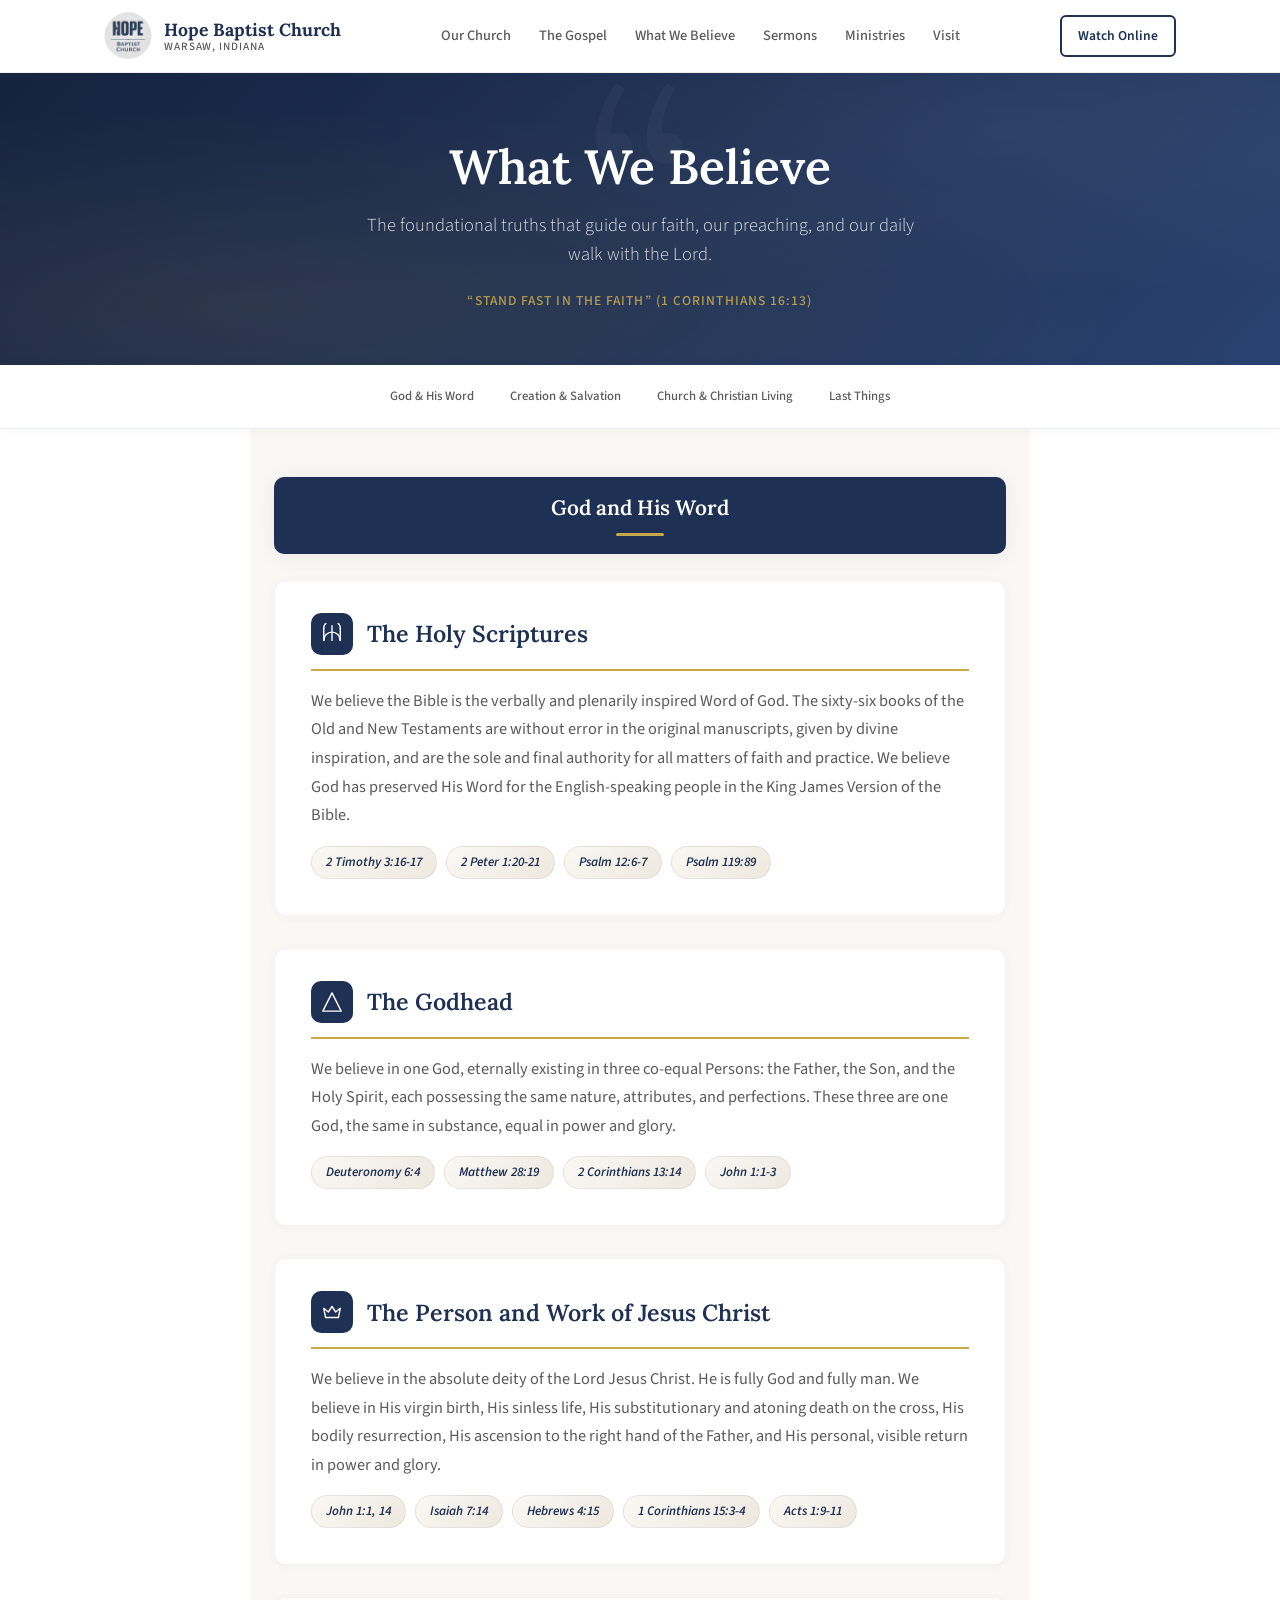
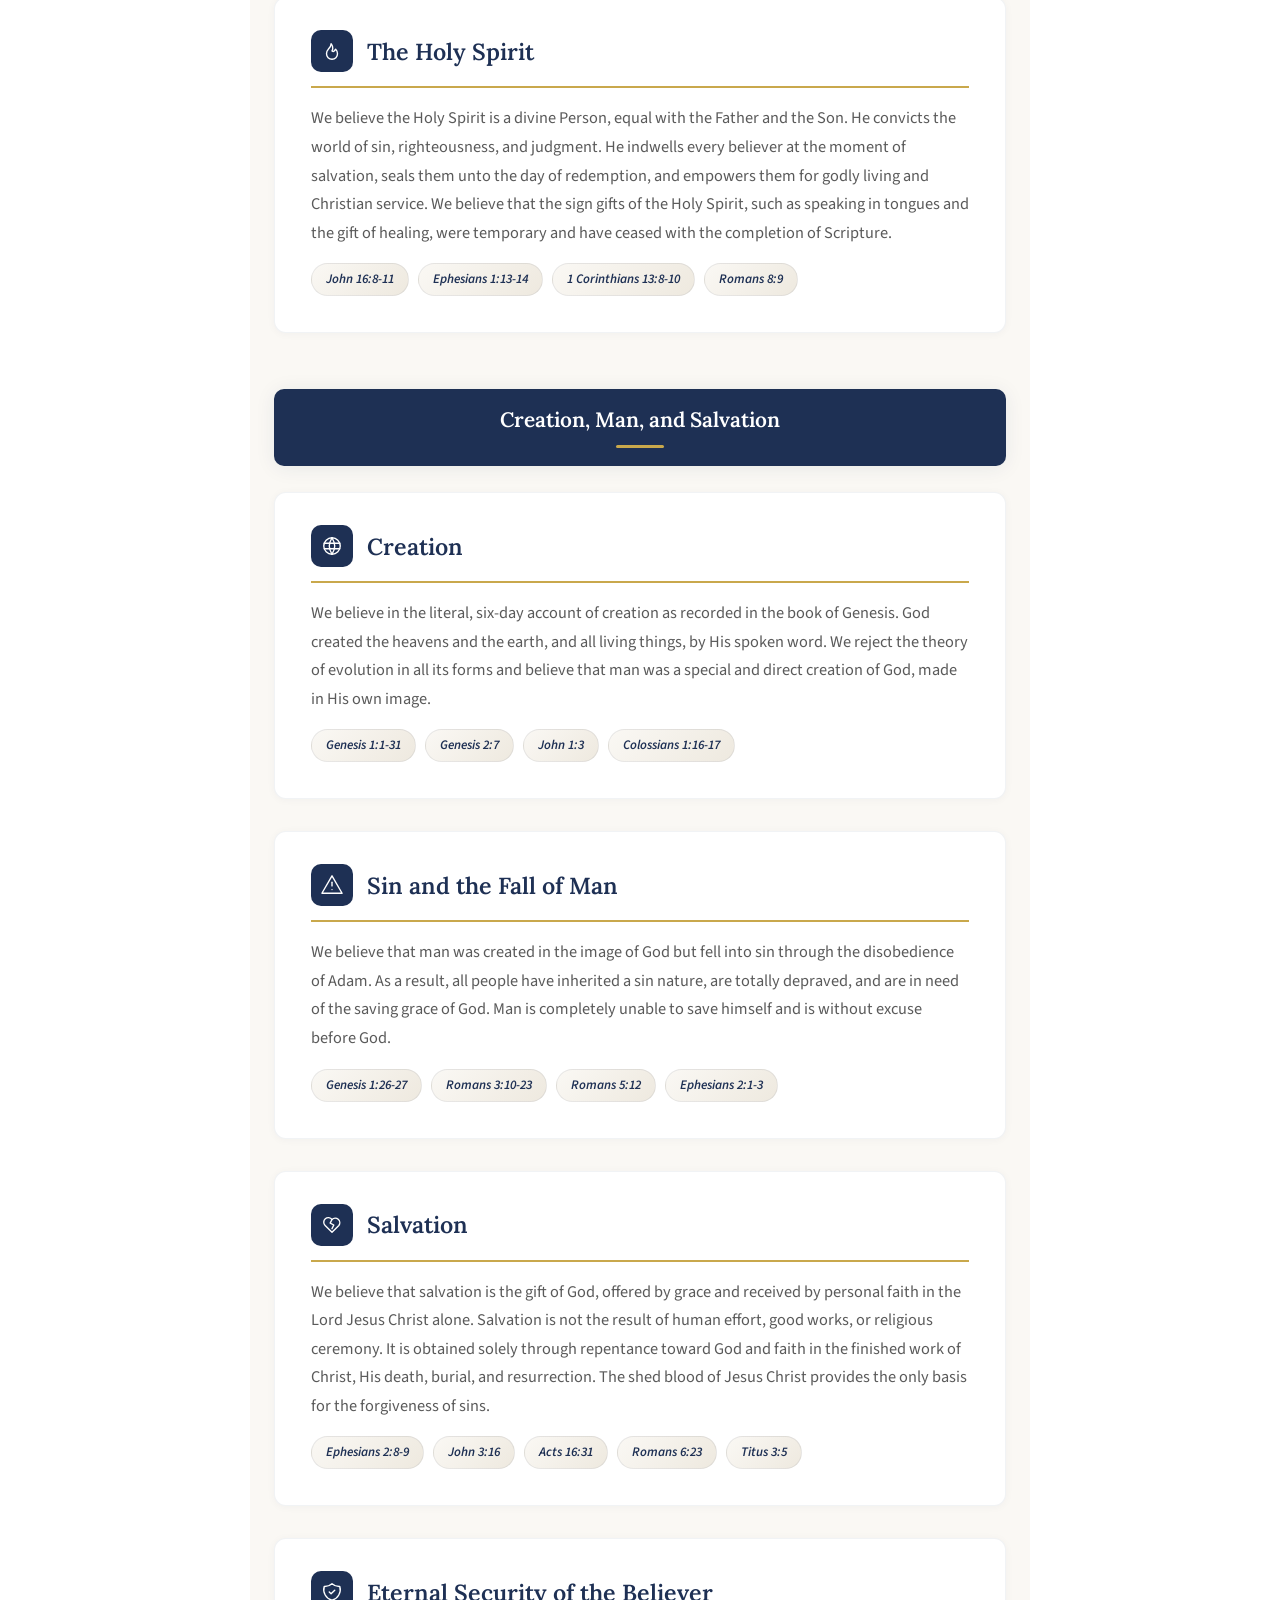
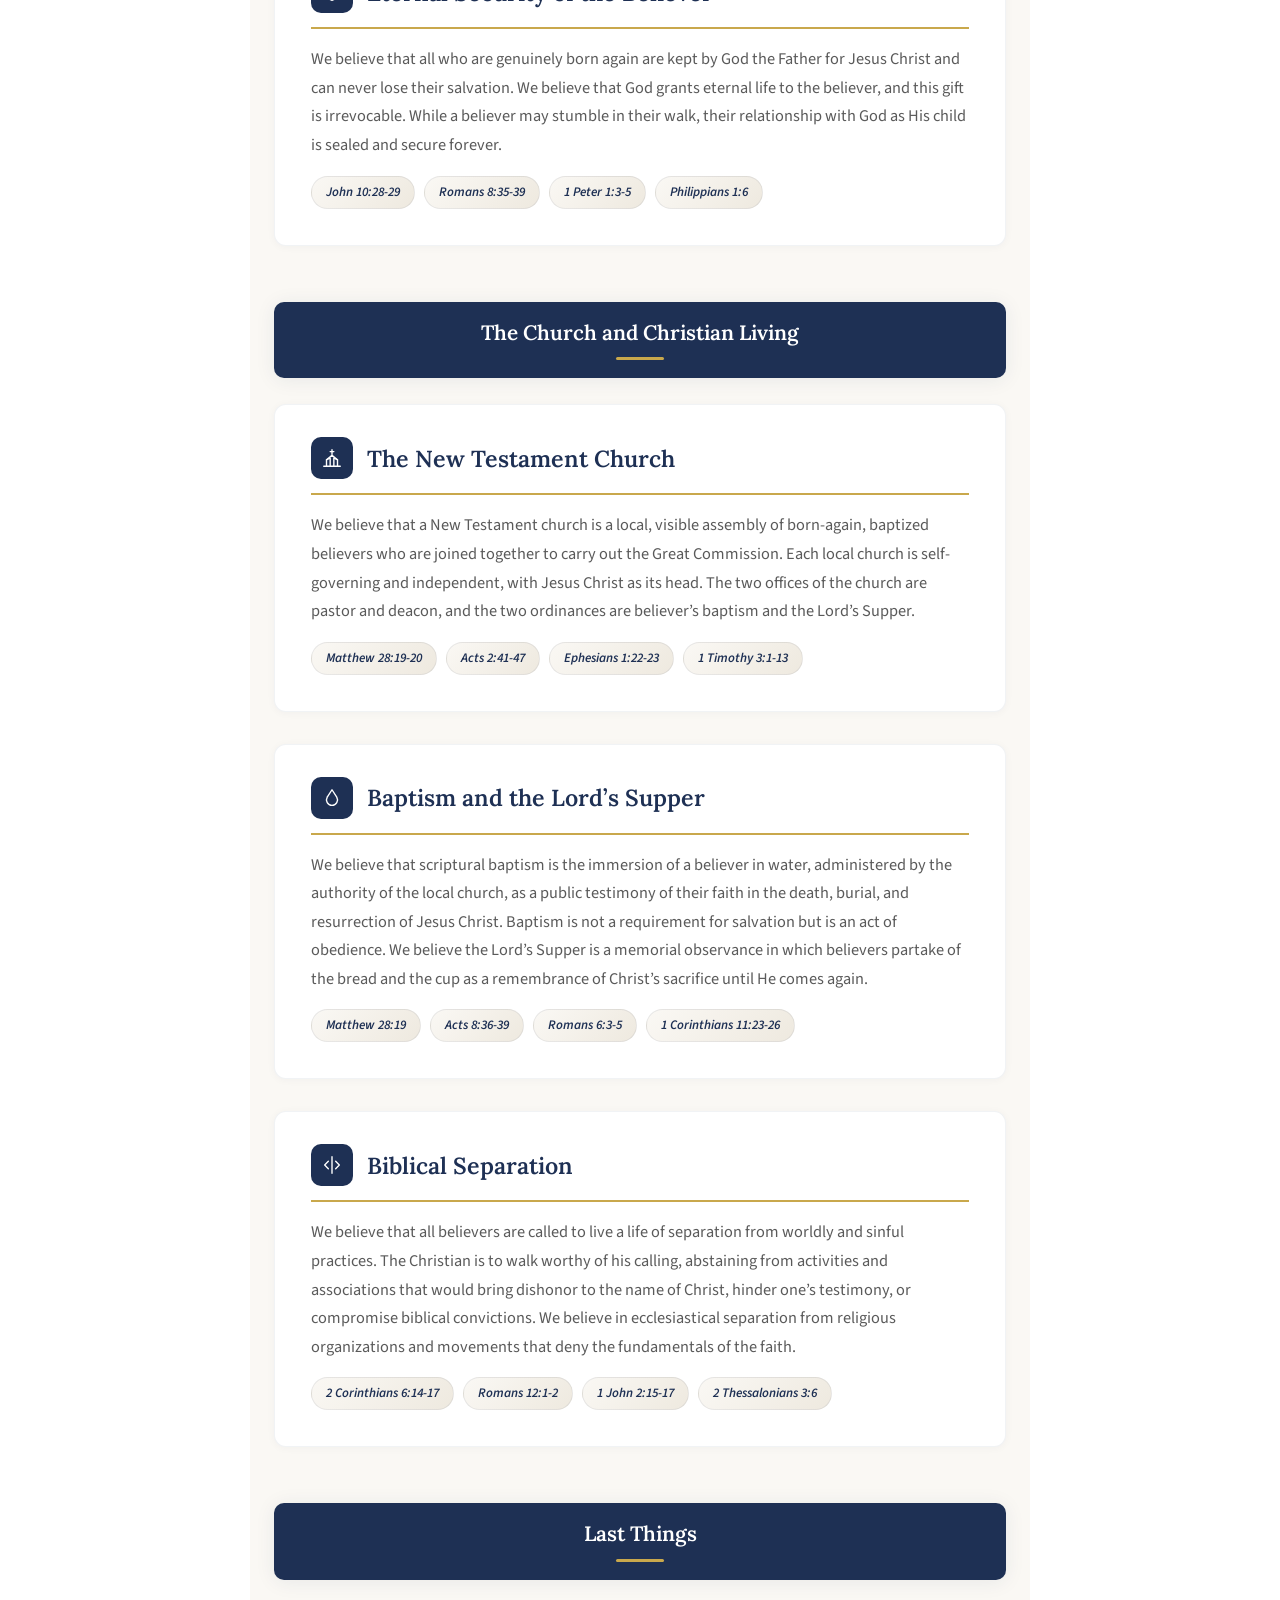
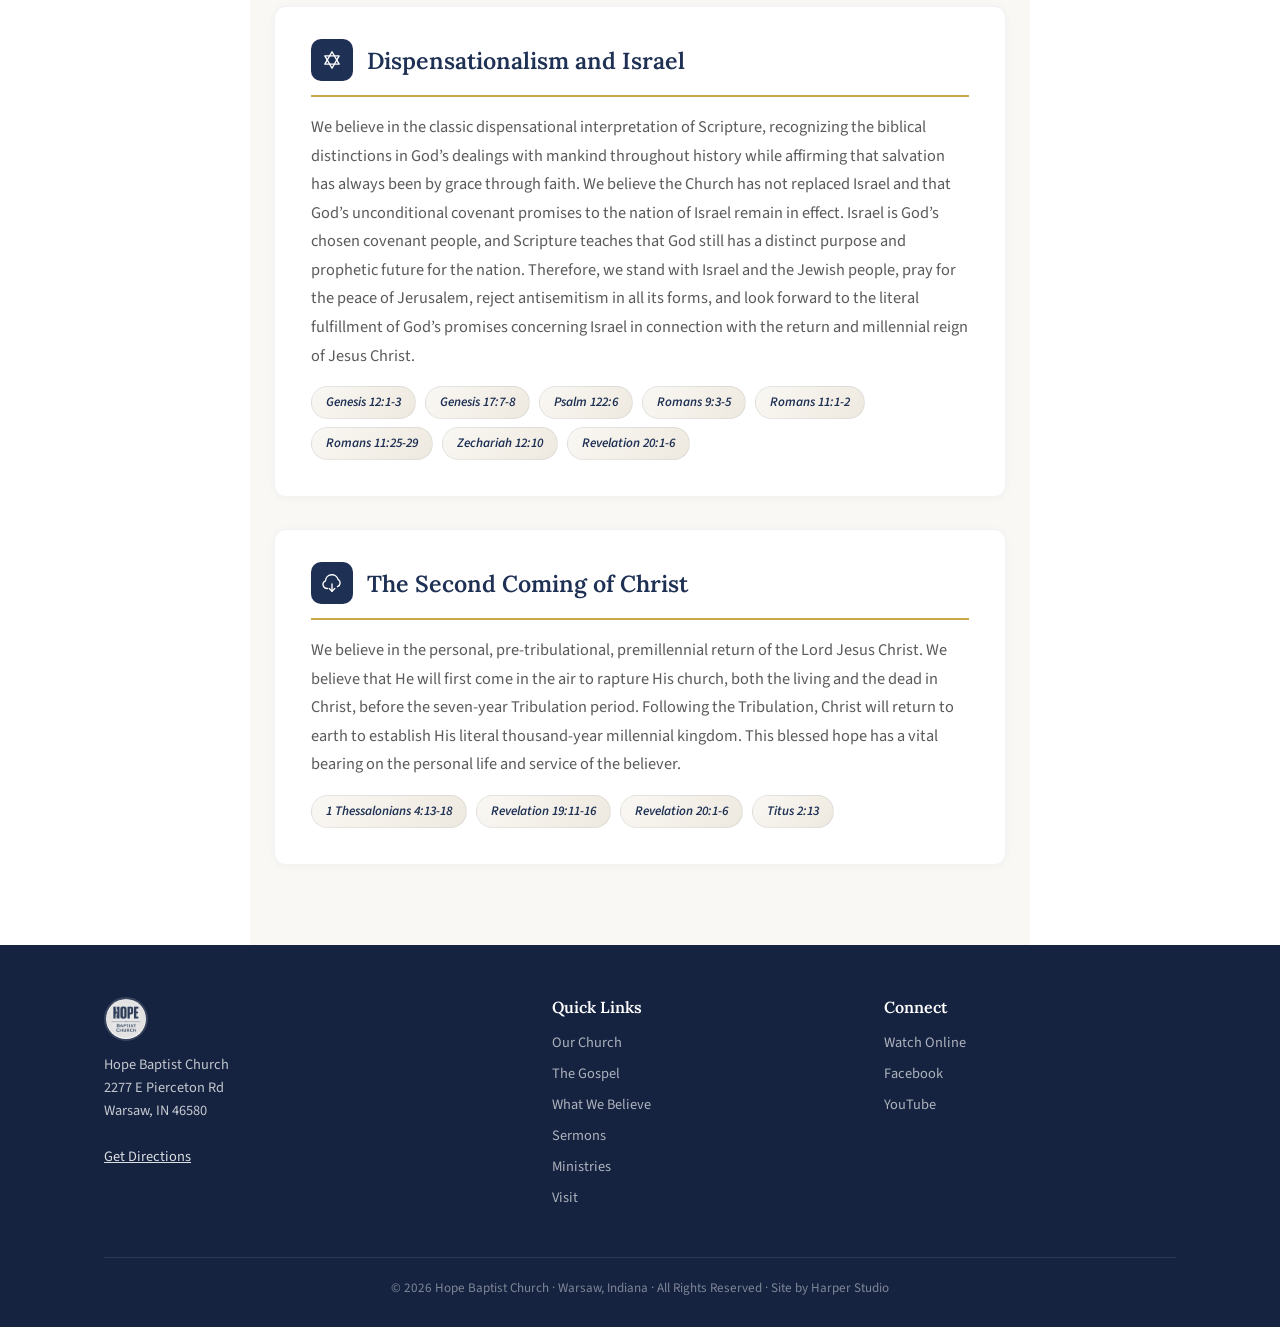
==== beliefs.html @ 23d98a8b "Point Watch Live at the on-site player and fix the Live Now heading The Live Now heading was set to " ====
<!DOCTYPE html>
<html lang="en">
<head>
<meta charset="UTF-8">
<meta name="viewport" content="width=device-width, initial-scale=1.0">
<meta name="color-scheme" content="light">
<meta name="supported-color-schemes" content="light">
<link rel="icon" href="favicon.ico?v=1" sizes="any">
<link rel="icon" type="image/png" href="img/favicon-32.png?v=1">
<link rel="apple-touch-icon" href="apple-touch-icon.png?v=1">
<title>What We Believe | Hope Baptist Church, Warsaw IN</title>
<meta name="description" content="The statement of faith of Hope Baptist Church in Warsaw, Indiana: what we believe about the Scriptures, the Godhead, salvation, the church, and more.">
<link rel="canonical" href="https://hopebaptistwarsaw.org/beliefs.html">
<meta name="geo.region" content="US-IN">
<meta name="geo.placename" content="Warsaw, Indiana">
<meta property="og:type" content="website">
<meta property="og:title" content="What We Believe | Hope Baptist Church, Warsaw IN">
<meta property="og:description" content="The statement of faith of Hope Baptist Church in Warsaw, Indiana: what we believe about the Scriptures, the Godhead, salvation, the church, and more.">
<meta property="og:url" content="https://hopebaptistwarsaw.org/beliefs.html">
<meta property="og:image" content="https://hopebaptistwarsaw.org/img/church-building.jpg">
<meta property="og:site_name" content="Hope Baptist Church">
<meta name="twitter:card" content="summary_large_image">
<link rel="preconnect" href="https://fonts.googleapis.com">
<link href="https://fonts.googleapis.com/css2?family=Lora:ital,wght@0,400;0,600;0,700;1,400&family=Source+Sans+3:wght@300;400;500;600;700&display=swap" rel="stylesheet">
<link rel="stylesheet" href="style.css?v=16">

<!-- Google tag (gtag.js) -->
<script async src="https://www.googletagmanager.com/gtag/js?id=G-4V3LJ5EJ5T"></script>
<script>
  window.dataLayer = window.dataLayer || [];
  function gtag(){dataLayer.push(arguments);}
  gtag('js', new Date());
  gtag('config', 'G-4V3LJ5EJ5T');
</script>
</head>
<body>
<a class="skip-link" href="#main">Skip to content</a>
<!-- ═══ HEADER ═══ -->
<header class="site-header" id="siteHeader">
  <div class="header-inner">
    <a href="index.html" class="header-logo">
      <img src="img/logo.jpg" width="400" height="400" alt="Hope Baptist Church Logo">
      <div class="header-logo-text">Hope Baptist Church<span>Warsaw, Indiana</span></div>
    </a>
    <nav class="main-nav">
      <a href="our-church.html">Our Church</a>
      <a href="gospel.html">The Gospel</a>
      <a href="beliefs.html" class="active">What We Believe</a>
      <a href="sermons.html">Sermons</a>
      <a href="ministries.html">Ministries</a>
      <a href="index.html#visit">Visit</a>
    </nav>
    <div class="header-ctas">
      <a href="#" class="btn btn-outline btn-sm watch-online">Watch Online</a>
    </div>
    <button class="mobile-toggle" onclick="openMobileNav()" aria-label="Open menu">
      <svg fill="none" stroke="currentColor" stroke-width="2" viewBox="0 0 24 24"><path d="M4 6h16M4 12h16M4 18h16"/></svg>
    </button>
  </div>
</header>

<main id="main">
<!-- mobile nav -->
<div class="mobile-nav" id="mobileNav">
  <button class="mobile-nav-close" onclick="closeMobileNav()" aria-label="Close menu">
    <svg fill="none" stroke="currentColor" stroke-width="2" viewBox="0 0 24 24"><path d="M6 6l12 12M6 18L18 6"/></svg>
  </button>
  <a href="our-church.html">Our Church</a>
  <a href="gospel.html">The Gospel</a>
  <a href="beliefs.html">What We Believe</a>
  <a href="sermons.html">Sermons</a>
  <a href="ministries.html">Ministries</a>
  <a href="index.html#visit">Visit</a>
  <div class="mobile-nav-ctas">
    <a href="#" class="mobile-watch-btn watch-online">Watch Online</a>
  </div>
</div>

<!-- ═══ PAGE HERO ═══ -->
<section class="page-hero">
 <div class="container">
 <h1>What We Believe</h1>
 <p>The foundational truths that guide our faith, our preaching, and our daily walk with the Lord.</p>
 <span class="verse-ref">&ldquo;Stand fast in the faith&rdquo; (1 Corinthians 16:13)</span>
 </div>
</section>

<!-- ═══ BELIEFS NAV ═══ -->
<nav class="beliefs-nav">
 <div class="beliefs-nav-inner">
 <a href="#god-and-word" onclick="scrollToBelief('god-and-word');return false;">God &amp; His Word</a>
 <a href="#creation-and-salvation" onclick="scrollToBelief('creation-and-salvation');return false;">Creation &amp; Salvation</a>
 <a href="#church-and-living" onclick="scrollToBelief('church-and-living');return false;">Church &amp; Christian Living</a>
 <a href="#last-things" onclick="scrollToBelief('last-things');return false;">Last Things</a>
 </div>
</nav>

<!-- ═══ BELIEFS CONTENT ═══ -->
<div class="beliefs-content">

 <section class="belief-group" id="god-and-word">
  <h2 class="belief-group-title">God and His Word</h2>
 <div class="belief-section fade-up" id="scripture">
 <div class="belief-heading"><div class="belief-icon"><svg width="20" height="20" viewBox="0 0 24 24" fill="none" stroke="white" stroke-width="1.5" stroke-linecap="round" stroke-linejoin="round"><path d="M3 19a9 9 0 019-9 9 9 0 019 9"/><path d="M3 6a9 9 0 019-9 9 9 0 019 9"/><line x1="12" y1="3" x2="12" y2="19"/><path d="M3 6v13"/><path d="M21 6v13"/></svg></div><h3>The Holy Scriptures</h3></div>
 <p>We believe the Bible is the verbally and plenarily inspired Word of God. The sixty-six books of the Old and New Testaments are without error in the original manuscripts, given by divine inspiration, and are the sole and final authority for all matters of faith and practice. We believe God has preserved His Word for the English-speaking people in the King James Version of the Bible.</p>
 <span class="scripture" onclick="toggleVerse(this)" data-verse="All scripture is given by inspiration of God, and is profitable for doctrine, for reproof, for correction, for instruction in righteousness: That the man of God may be perfect, throughly furnished unto all good works." style="cursor:pointer;">2 Timothy 3:16-17</span>
 <span class="scripture" onclick="toggleVerse(this)" data-verse="Knowing this first, that no prophecy of the scripture is of any private interpretation. For the prophecy came not in old time by the will of man: but holy men of God spake as they were moved by the Holy Ghost." style="cursor:pointer;">2 Peter 1:20-21</span>
 <span class="scripture" onclick="toggleVerse(this)" data-verse="The words of the LORD are pure words: as silver tried in a furnace of earth, purified seven times. Thou shalt keep them, O LORD, thou shalt preserve them from this generation for ever." style="cursor:pointer;">Psalm 12:6-7</span>
 <span class="scripture" onclick="toggleVerse(this)" data-verse="For ever, O LORD, thy word is settled in heaven." style="cursor:pointer;">Psalm 119:89</span>
 </div>
 <div class="belief-section fade-up" id="god">
 <div class="belief-heading"><div class="belief-icon"><svg width="20" height="20" viewBox="0 0 24 24" fill="none" stroke="white" stroke-width="1.5" stroke-linecap="round" stroke-linejoin="round"><path d="M12 2L2 22h20L12 2z"/></svg></div><h3>The Godhead</h3></div>
 <p>We believe in one God, eternally existing in three co-equal Persons: the Father, the Son, and the Holy Spirit, each possessing the same nature, attributes, and perfections. These three are one God, the same in substance, equal in power and glory.</p>
 <span class="scripture" onclick="toggleVerse(this)" data-verse="Hear, O Israel: The LORD our God is one LORD." style="cursor:pointer;">Deuteronomy 6:4</span>
 <span class="scripture" onclick="toggleVerse(this)" data-verse="Go ye therefore, and teach all nations, baptizing them in the name of the Father, and of the Son, and of the Holy Ghost." style="cursor:pointer;">Matthew 28:19</span>
 <span class="scripture" onclick="toggleVerse(this)" data-verse="The grace of the Lord Jesus Christ, and the love of God, and the communion of the Holy Ghost, be with you all. Amen." style="cursor:pointer;">2 Corinthians 13:14</span>
 <span class="scripture" onclick="toggleVerse(this)" data-verse="In the beginning was the Word, and the Word was with God, and the Word was God. The same was in the beginning with God. All things were made by him; and without him was not any thing made that was made." style="cursor:pointer;">John 1:1-3</span>
 </div>
 <div class="belief-section fade-up" id="christ">
 <div class="belief-heading"><div class="belief-icon"><svg width="20" height="20" viewBox="0 0 24 24" fill="none" stroke="white" stroke-width="1.5" stroke-linecap="round" stroke-linejoin="round"><path d="M12 6l4 6 5-4-2 10H5L3 8l5 4z"/></svg></div><h3>The Person and Work of Jesus Christ</h3></div>
 <p>We believe in the absolute deity of the Lord Jesus Christ. He is fully God and fully man. We believe in His virgin birth, His sinless life, His substitutionary and atoning death on the cross, His bodily resurrection, His ascension to the right hand of the Father, and His personal, visible return in power and glory.</p>
 <span class="scripture" onclick="toggleVerse(this)" data-verse="In the beginning was the Word, and the Word was with God, and the Word was God. And the Word was made flesh, and dwelt among us, (and we beheld his glory, the glory as of the only begotten of the Father,) full of grace and truth." style="cursor:pointer;">John 1:1, 14</span>
 <span class="scripture" onclick="toggleVerse(this)" data-verse="Therefore the Lord himself shall give you a sign; Behold, a virgin shall conceive, and bear a son, and shall call his name Immanuel." style="cursor:pointer;">Isaiah 7:14</span>
 <span class="scripture" onclick="toggleVerse(this)" data-verse="For we have not an high priest which cannot be touched with the feeling of our infirmities; but was in all points tempted like as we are, yet without sin." style="cursor:pointer;">Hebrews 4:15</span>
 <span class="scripture" onclick="toggleVerse(this)" data-verse="For I delivered unto you first of all that which I also received, how that Christ died for our sins according to the scriptures; And that he was buried, and that he rose again the third day according to the scriptures." style="cursor:pointer;">1 Corinthians 15:3-4</span>
 <span class="scripture" onclick="toggleVerse(this)" data-verse="And when he had spoken these things, while they beheld, he was taken up; and a cloud received him out of their sight." style="cursor:pointer;">Acts 1:9-11</span>
 </div>
 <div class="belief-section fade-up" id="spirit">
 <div class="belief-heading"><div class="belief-icon"><svg width="20" height="20" viewBox="0 0 24 24" fill="none" stroke="white" stroke-width="1.5" stroke-linecap="round" stroke-linejoin="round"><path d="M12 12c2-2.96 0-7-1-8 0 3.038-1.773 4.741-3 6-1.226 1.26-2 3.24-2 5a6 6 0 1012 0c0-1.532-1.056-3.94-2-5-1.786 3-2.791 3-4 2z"/></svg></div><h3>The Holy Spirit</h3></div>
 <p>We believe the Holy Spirit is a divine Person, equal with the Father and the Son. He convicts the world of sin, righteousness, and judgment. He indwells every believer at the moment of salvation, seals them unto the day of redemption, and empowers them for godly living and Christian service. We believe that the sign gifts of the Holy Spirit, such as speaking in tongues and the gift of healing, were temporary and have ceased with the completion of Scripture.</p>
 <span class="scripture" onclick="toggleVerse(this)" data-verse="And when he is come, he will reprove the world of sin, and of righteousness, and of judgment." style="cursor:pointer;">John 16:8-11</span>
 <span class="scripture" onclick="toggleVerse(this)" data-verse="In whom ye also trusted, after that ye heard the word of truth, the gospel of your salvation: in whom also after that ye believed, ye were sealed with that holy Spirit of promise, Which is the earnest of our inheritance until the redemption of the purchased possession, unto the praise of his glory." style="cursor:pointer;">Ephesians 1:13-14</span>
 <span class="scripture" onclick="toggleVerse(this)" data-verse="Charity never faileth: but whether there be prophecies, they shall fail; whether there be tongues, they shall cease; whether there be knowledge, it shall vanish away." style="cursor:pointer;">1 Corinthians 13:8-10</span>
 <span class="scripture" onclick="toggleVerse(this)" data-verse="But ye are not in the flesh, but in the Spirit, if so be that the Spirit of God dwell in you. Now if any man have not the Spirit of Christ, he is none of his." style="cursor:pointer;">Romans 8:9</span>
 </div>
 </section>

 <section class="belief-group" id="creation-and-salvation">
  <h2 class="belief-group-title">Creation, Man, and Salvation</h2>
 <div class="belief-section fade-up" id="creation">
 <div class="belief-heading"><div class="belief-icon"><svg width="20" height="20" viewBox="0 0 24 24" fill="none" stroke="white" stroke-width="1.5" stroke-linecap="round" stroke-linejoin="round"><circle cx="12" cy="12" r="9"/><line x1="3.6" y1="9" x2="20.4" y2="9"/><line x1="3.6" y1="15" x2="20.4" y2="15"/><path d="M12 3c2.21 3.79 2.94 6.53 3 9-.06 2.47-.79 5.21-3 9"/><path d="M12 3c-2.21 3.79-2.94 6.53-3 9 .06 2.47.79 5.21 3 9"/></svg></div><h3>Creation</h3></div>
 <p>We believe in the literal, six-day account of creation as recorded in the book of Genesis. God created the heavens and the earth, and all living things, by His spoken word. We reject the theory of evolution in all its forms and believe that man was a special and direct creation of God, made in His own image.</p>
 <span class="scripture" onclick="toggleVerse(this)" data-verse="In the beginning God created the heaven and the earth." style="cursor:pointer;">Genesis 1:1-31</span>
 <span class="scripture" onclick="toggleVerse(this)" data-verse="And the LORD God formed man of the dust of the ground, and breathed into his nostrils the breath of life; and man became a living soul." style="cursor:pointer;">Genesis 2:7</span>
 <span class="scripture" onclick="toggleVerse(this)" data-verse="All things were made by him; and without him was not any thing made that was made." style="cursor:pointer;">John 1:3</span>
 <span class="scripture" onclick="toggleVerse(this)" data-verse="For by him were all things created, that are in heaven, and that are in earth, visible and invisible, whether they be thrones, or dominions, or principalities, or powers: all things were created by him, and for him: And he is before all things, and by him all things consist." style="cursor:pointer;">Colossians 1:16-17</span>
 </div>
 <div class="belief-section fade-up" id="sin">
 <div class="belief-heading"><div class="belief-icon"><svg width="20" height="20" viewBox="0 0 24 24" fill="none" stroke="white" stroke-width="1.5" stroke-linecap="round" stroke-linejoin="round"><path d="M12 2L1 21h22L12 2z"/><line x1="12" y1="9" x2="12" y2="13"/><line x1="12" y1="17" x2="12.01" y2="17"/></svg></div><h3>Sin and the Fall of Man</h3></div>
 <p>We believe that man was created in the image of God but fell into sin through the disobedience of Adam. As a result, all people have inherited a sin nature, are totally depraved, and are in need of the saving grace of God. Man is completely unable to save himself and is without excuse before God.</p>
 <span class="scripture" onclick="toggleVerse(this)" data-verse="And God said, Let us make man in our image, after our likeness. So God created man in his own image, in the image of God created he him; male and female created he them." style="cursor:pointer;">Genesis 1:26-27</span>
 <span class="scripture" onclick="toggleVerse(this)" data-verse="As it is written, There is none righteous, no, not one. For all have sinned, and come short of the glory of God." style="cursor:pointer;">Romans 3:10-23</span>
 <span class="scripture" onclick="toggleVerse(this)" data-verse="Wherefore, as by one man sin entered into the world, and death by sin; and so death passed upon all men, for that all have sinned." style="cursor:pointer;">Romans 5:12</span>
 <span class="scripture" onclick="toggleVerse(this)" data-verse="And you hath he quickened, who were dead in trespasses and sins." style="cursor:pointer;">Ephesians 2:1-3</span>
 </div>
 <div class="belief-section fade-up" id="salvation">
 <div class="belief-heading"><div class="belief-icon"><svg width="20" height="20" viewBox="0 0 24 24" fill="none" stroke="white" stroke-width="1.5" stroke-linecap="round" stroke-linejoin="round"><path d="M19.5 12.572l-7.5 7.428-7.5-7.428a5 5 0 117.5-6.566A5 5 0 0119.5 12.572z"/><path d="M12 6l-2 4 4 2-2 4"/></svg></div><h3>Salvation</h3></div>
 <p>We believe that salvation is the gift of God, offered by grace and received by personal faith in the Lord Jesus Christ alone. Salvation is not the result of human effort, good works, or religious ceremony. It is obtained solely through repentance toward God and faith in the finished work of Christ, His death, burial, and resurrection. The shed blood of Jesus Christ provides the only basis for the forgiveness of sins.</p>
 <span class="scripture" onclick="toggleVerse(this)" data-verse="For by grace are ye saved through faith; and that not of yourselves: it is the gift of God: Not of works, lest any man should boast." style="cursor:pointer;">Ephesians 2:8-9</span>
 <span class="scripture" onclick="toggleVerse(this)" data-verse="For God so loved the world, that he gave his only begotten Son, that whosoever believeth in him should not perish, but have everlasting life." style="cursor:pointer;">John 3:16</span>
 <span class="scripture" onclick="toggleVerse(this)" data-verse="And they said, Believe on the Lord Jesus Christ, and thou shalt be saved, and thy house." style="cursor:pointer;">Acts 16:31</span>
 <span class="scripture" onclick="toggleVerse(this)" data-verse="For the wages of sin is death; but the gift of God is eternal life through Jesus Christ our Lord." style="cursor:pointer;">Romans 6:23</span>
 <span class="scripture" onclick="toggleVerse(this)" data-verse="Not by works of righteousness which we have done, but according to his mercy he saved us, by the washing of regeneration, and renewing of the Holy Ghost." style="cursor:pointer;">Titus 3:5</span>
 </div>
 <div class="belief-section fade-up" id="security">
 <div class="belief-heading"><div class="belief-icon"><svg width="20" height="20" viewBox="0 0 24 24" fill="none" stroke="white" stroke-width="1.5" stroke-linecap="round" stroke-linejoin="round"><path d="M12 3a12 12 0 008.5 3A12 12 0 0112 21 12 12 0 013.5 6 12 12 0 0012 3z"/><path d="M9 12l2 2 4-4"/></svg></div><h3>Eternal Security of the Believer</h3></div>
 <p>We believe that all who are genuinely born again are kept by God the Father for Jesus Christ and can never lose their salvation. We believe that God grants eternal life to the believer, and this gift is irrevocable. While a believer may stumble in their walk, their relationship with God as His child is sealed and secure forever.</p>
 <span class="scripture" onclick="toggleVerse(this)" data-verse="And I give unto them eternal life; and they shall never perish, neither shall any man pluck them out of my hand. My Father, which gave them me, is greater than all; and no man is able to pluck them out of my Father\'s hand." style="cursor:pointer;">John 10:28-29</span>
 <span class="scripture" onclick="toggleVerse(this)" data-verse="Who shall separate us from the love of Christ? shall tribulation, or distress, or persecution, or famine, or nakedness, or peril, or sword? Nay, in all these things we are more than conquerors through him that loved us." style="cursor:pointer;">Romans 8:35-39</span>
 <span class="scripture" onclick="toggleVerse(this)" data-verse="Blessed be the God and Father of our Lord Jesus Christ, which according to his abundant mercy hath begotten us again unto a lively hope by the resurrection of Jesus Christ from the dead." style="cursor:pointer;">1 Peter 1:3-5</span>
 <span class="scripture" onclick="toggleVerse(this)" data-verse="Being confident of this very thing, that he which hath begun a good work in you will perform it until the day of Jesus Christ." style="cursor:pointer;">Philippians 1:6</span>
 </div>
 </section>

 <section class="belief-group" id="church-and-living">
  <h2 class="belief-group-title">The Church and Christian Living</h2>
 <div class="belief-section fade-up" id="church">
 <div class="belief-heading"><div class="belief-icon"><svg width="20" height="20" viewBox="0 0 24 24" fill="none" stroke="white" stroke-width="1.5" stroke-linecap="round" stroke-linejoin="round"><line x1="3" y1="21" x2="21" y2="21"/><path d="M10 21V12l-4 2V21"/><path d="M14 21V12l4 2V21"/><path d="M12 3v5"/><path d="M10 5h4"/><path d="M6 14l6-5 6 5"/></svg></div><h3>The New Testament Church</h3></div>
 <p>We believe that a New Testament church is a local, visible assembly of born-again, baptized believers who are joined together to carry out the Great Commission. Each local church is self-governing and independent, with Jesus Christ as its head. The two offices of the church are pastor and deacon, and the two ordinances are believer&rsquo;s baptism and the Lord&rsquo;s Supper.</p>
 <span class="scripture" onclick="toggleVerse(this)" data-verse="Go ye therefore, and teach all nations, baptizing them in the name of the Father, and of the Son, and of the Holy Ghost: Teaching them to observe all things whatsoever I have commanded you." style="cursor:pointer;">Matthew 28:19-20</span>
 <span class="scripture" onclick="toggleVerse(this)" data-verse="Then they that gladly received his word were baptized: and the same day there were added unto them about three thousand souls." style="cursor:pointer;">Acts 2:41-47</span>
 <span class="scripture" onclick="toggleVerse(this)" data-verse="And hath put all things under his feet, and gave him to be the head over all things to the church, Which is his body, the fulness of him that filleth all in all." style="cursor:pointer;">Ephesians 1:22-23</span>
 <span class="scripture" onclick="toggleVerse(this)" data-verse="This is a true saying, If a man desire the office of a bishop, he desireth a good work." style="cursor:pointer;">1 Timothy 3:1-13</span>
 </div>
 <div class="belief-section fade-up" id="baptism">
 <div class="belief-heading"><div class="belief-icon"><svg width="20" height="20" viewBox="0 0 24 24" fill="none" stroke="white" stroke-width="1.5" stroke-linecap="round" stroke-linejoin="round"><path d="M6.8 11a6 6 0 1010.396 0l-5.197-8-5.2 8z"/></svg></div><h3>Baptism and the Lord&rsquo;s Supper</h3></div>
 <p>We believe that scriptural baptism is the immersion of a believer in water, administered by the authority of the local church, as a public testimony of their faith in the death, burial, and resurrection of Jesus Christ. Baptism is not a requirement for salvation but is an act of obedience. We believe the Lord&rsquo;s Supper is a memorial observance in which believers partake of the bread and the cup as a remembrance of Christ&rsquo;s sacrifice until He comes again.</p>
 <span class="scripture" onclick="toggleVerse(this)" data-verse="Go ye therefore, and teach all nations, baptizing them in the name of the Father, and of the Son, and of the Holy Ghost." style="cursor:pointer;">Matthew 28:19</span>
 <span class="scripture" onclick="toggleVerse(this)" data-verse="And as they went on their way, they came unto a certain water: and the eunuch said, See, here is water; what doth hinder me to be baptized?" style="cursor:pointer;">Acts 8:36-39</span>
 <span class="scripture" onclick="toggleVerse(this)" data-verse="Know ye not, that so many of us as were baptized into Jesus Christ were baptized into his death?" style="cursor:pointer;">Romans 6:3-5</span>
 <span class="scripture" onclick="toggleVerse(this)" data-verse="For I have received of the Lord that which also I delivered unto you, That the Lord Jesus the same night in which he was betrayed took bread." style="cursor:pointer;">1 Corinthians 11:23-26</span>
 </div>
 <div class="belief-section fade-up" id="separation">
 <div class="belief-heading"><div class="belief-icon"><svg width="20" height="20" viewBox="0 0 24 24" fill="none" stroke="white" stroke-width="1.5" stroke-linecap="round" stroke-linejoin="round"><line x1="12" y1="3" x2="12" y2="21"/><path d="M8 8l-4 4 4 4"/><path d="M16 8l4 4-4 4"/></svg></div><h3>Biblical Separation</h3></div>
 <p>We believe that all believers are called to live a life of separation from worldly and sinful practices. The Christian is to walk worthy of his calling, abstaining from activities and associations that would bring dishonor to the name of Christ, hinder one&rsquo;s testimony, or compromise biblical convictions. We believe in ecclesiastical separation from religious organizations and movements that deny the fundamentals of the faith.</p>
 <span class="scripture" onclick="toggleVerse(this)" data-verse="Be ye not unequally yoked together with unbelievers: for what fellowship hath righteousness with unrighteousness? and what communion hath light with darkness?" style="cursor:pointer;">2 Corinthians 6:14-17</span>
 <span class="scripture" onclick="toggleVerse(this)" data-verse="I beseech you therefore, brethren, by the mercies of God, that ye present your bodies a living sacrifice, holy, acceptable unto God, which is your reasonable service. And be not conformed to this world." style="cursor:pointer;">Romans 12:1-2</span>
 <span class="scripture" onclick="toggleVerse(this)" data-verse="Love not the world, neither the things that are in the world. If any man love the world, the love of the Father is not in him." style="cursor:pointer;">1 John 2:15-17</span>
 <span class="scripture" onclick="toggleVerse(this)" data-verse="Now we command you, brethren, in the name of our Lord Jesus Christ, that ye withdraw yourselves from every brother that walketh disorderly." style="cursor:pointer;">2 Thessalonians 3:6</span>
 </div>
 </section>

 <section class="belief-group" id="last-things">
  <h2 class="belief-group-title">Last Things</h2>
 <div class="belief-section fade-up" id="israel">
 <div class="belief-heading"><div class="belief-icon"><svg width="20" height="20" viewBox="0 0 24 24" fill="none" stroke="white" stroke-width="1.5" stroke-linecap="round" stroke-linejoin="round"><path d="M12 3L19.79 16.5H4.21L12 3z"/><path d="M12 21L4.21 7.5h15.58L12 21z"/></svg></div><h3>Dispensationalism and Israel</h3></div>
 <p>We believe in the classic dispensational interpretation of Scripture, recognizing the biblical distinctions in God&rsquo;s dealings with mankind throughout history while affirming that salvation has always been by grace through faith. We believe the Church has not replaced Israel and that God&rsquo;s unconditional covenant promises to the nation of Israel remain in effect. Israel is God&rsquo;s chosen covenant people, and Scripture teaches that God still has a distinct purpose and prophetic future for the nation. Therefore, we stand with Israel and the Jewish people, pray for the peace of Jerusalem, reject antisemitism in all its forms, and look forward to the literal fulfillment of God&rsquo;s promises concerning Israel in connection with the return and millennial reign of Jesus Christ.</p>
 <span class="scripture" onclick="toggleVerse(this)" data-verse="Now the LORD had said unto Abram, Get thee out of thy country, and from thy kindred, and from thy father&rsquo;s house, unto a land that I will shew thee: And I will make of thee a great nation, and I will bless thee, and make thy name great; and thou shalt be a blessing: And I will bless them that bless thee, and curse him that curseth thee: and in thee shall all families of the earth be blessed." style="cursor:pointer;">Genesis 12:1-3</span>
 <span class="scripture" onclick="toggleVerse(this)" data-verse="And I will establish my covenant between me and thee and thy seed after thee in their generations for an everlasting covenant, to be a God unto thee, and to thy seed after thee. And I will give unto thee, and to thy seed after thee, the land wherein thou art a stranger, all the land of Canaan, for an everlasting possession; and I will be their God." style="cursor:pointer;">Genesis 17:7-8</span>
 <span class="scripture" onclick="toggleVerse(this)" data-verse="Pray for the peace of Jerusalem: they shall prosper that love thee." style="cursor:pointer;">Psalm 122:6</span>
 <span class="scripture" onclick="toggleVerse(this)" data-verse="For I could wish that myself were accursed from Christ for my brethren, my kinsmen according to the flesh: Who are Israelites; to whom pertaineth the adoption, and the glory, and the covenants, and the giving of the law, and the service of God, and the promises." style="cursor:pointer;">Romans 9:3-5</span>
 <span class="scripture" onclick="toggleVerse(this)" data-verse="I say then, Hath God cast away his people? God forbid. For I also am an Israelite, of the seed of Abraham, of the tribe of Benjamin. God hath not cast away his people which he foreknew." style="cursor:pointer;">Romans 11:1-2</span>
 <span class="scripture" onclick="toggleVerse(this)" data-verse="For I would not, brethren, that ye should be ignorant of this mystery, lest ye should be wise in your own conceits; that blindness in part is happened to Israel, until the fulness of the Gentiles be come in. And so all Israel shall be saved." style="cursor:pointer;">Romans 11:25-29</span>
 <span class="scripture" onclick="toggleVerse(this)" data-verse="And I will pour upon the house of David, and upon the inhabitants of Jerusalem, the spirit of grace and of supplications: and they shall look upon me whom they have pierced, and they shall mourn for him, as one mourneth for his only son." style="cursor:pointer;">Zechariah 12:10</span>
 <span class="scripture" onclick="toggleVerse(this)" data-verse="And I saw an angel come down from heaven, having the key of the bottomless pit and a great chain in his hand." style="cursor:pointer;">Revelation 20:1-6</span>
 </div>
 <div class="belief-section fade-up" id="return">
 <div class="belief-heading"><div class="belief-icon"><svg width="20" height="20" viewBox="0 0 24 24" fill="none" stroke="white" stroke-width="1.5" stroke-linecap="round" stroke-linejoin="round"><path d="M7 18a4.6 4.4 0 01-2.1-8.4 7 7 0 0113.7-1.6 4.7 4.5 0 01-.6 8"/><line x1="12" y1="13" x2="12" y2="21"/><path d="M9 18l3 3 3-3"/></svg></div><h3>The Second Coming of Christ</h3></div>
 <p>We believe in the personal, pre-tribulational, premillennial return of the Lord Jesus Christ. We believe that He will first come in the air to rapture His church, both the living and the dead in Christ, before the seven-year Tribulation period. Following the Tribulation, Christ will return to earth to establish His literal thousand-year millennial kingdom. This blessed hope has a vital bearing on the personal life and service of the believer.</p>
 <span class="scripture" onclick="toggleVerse(this)" data-verse="But I would not have you to be ignorant, brethren, concerning them which are asleep, that ye sorrow not, even as others which have no hope. For the Lord himself shall descend from heaven with a shout." style="cursor:pointer;">1 Thessalonians 4:13-18</span>
 <span class="scripture" onclick="toggleVerse(this)" data-verse="And I saw heaven opened, and behold a white horse; and he that sat upon him was called Faithful and True, and in righteousness he doth judge and make war." style="cursor:pointer;">Revelation 19:11-16</span>
 <span class="scripture" onclick="toggleVerse(this)" data-verse="And I saw an angel come down from heaven, having the key of the bottomless pit and a great chain in his hand." style="cursor:pointer;">Revelation 20:1-6</span>
 <span class="scripture" onclick="toggleVerse(this)" data-verse="Looking for that blessed hope, and the glorious appearing of the great God and our Saviour Jesus Christ." style="cursor:pointer;">Titus 2:13</span>
 </div>
 </section>

</div>

<!-- ═══ FOOTER ═══ -->
</main>

<footer class="site-footer">
  <div class="container">
    <div class="footer-grid">
      <div class="footer-brand">
        <img src="img/logo.jpg" width="400" height="400" alt="Hope Baptist Church" style="border: 2px solid rgba(255,255,255,0.15);">
        <p>Hope Baptist Church<br>2277 E Pierceton Rd<br>Warsaw, IN 46580<br><br><a href="https://maps.app.goo.gl/dWw3AADZCu6NSRm28" target="_blank" style="color:rgba(255,255,255,0.85);text-decoration:underline;">Get Directions</a></p>
      </div>
      <div class="footer-col">
        <h3>Quick Links</h3>
        <a href="our-church.html">Our Church</a>
        <a href="gospel.html">The Gospel</a>
        <a href="beliefs.html">What We Believe</a>
        <a href="sermons.html">Sermons</a>
        <a href="ministries.html">Ministries</a>
        <a href="index.html#visit">Visit</a>
      </div>
      <div class="footer-col">
        <h4>Connect</h4>
        <a href="#" class="watch-online">Watch Online</a>
        <a href="https://www.facebook.com/profile.php?id=61586909768207" target="_blank">Facebook</a>
        <a href="https://www.youtube.com/@hopebaptistchurchwarsaw" target="_blank" rel="noopener">YouTube</a>
      </div>
    </div>
    <div class="footer-bottom">
      &copy; 2026 Hope Baptist Church &middot; Warsaw, Indiana &middot; All Rights Reserved &middot; Site by <a href="https://harperstudio.co/" target="_blank" rel="noopener">Harper Studio</a>
    </div>
  </div>
</footer>

<!-- ═══ COMING SOON MODAL ═══ -->
<div id="comingSoonModal" style="
 display:none; position:fixed; inset:0; z-index:999;
 background:rgba(21,35,64,0.6); backdrop-filter:blur(4px);
 align-items:center; justify-content:center;
 padding:24px;
" onclick="if(event.target===this)this.style.display='none'">
 <div style="
 background:#faf8f4; border-radius:14px; padding:48px 40px;
 max-width:440px; width:100%; text-align:center;
 box-shadow:0 12px 48px rgba(21,35,64,0.25);
 position:relative;
 ">
 <button onclick="document.getElementById('comingSoonModal').style.display='none'" style="
 position:absolute; top:14px; right:14px;
 background:none; border:none; cursor:pointer;
 color:#5a5a5a; font-size:1.4rem; line-height:1;
 ">&times;</button>
 <img src="img/logo.jpg" width="400" height="400" alt="Hope Baptist Church" style="
 height:64px; width:64px; border-radius:50%;
 margin:0 auto 20px; display:block;
 ">
 <h2 style="
 font-family:'Lora',serif; font-size:1.6rem;
 color:#1e3054; margin-bottom:8px;
 ">Coming Soon</h2>
 <p style="
 color:#5a5a5a; font-size:1rem; line-height:1.6;
 margin-bottom:20px; max-width:340px; margin-left:auto; margin-right:auto;
 ">We're working on this. In the meantime, feel free to reach out. We'd love to hear from you.</p>
 <div style="font-size:0.95rem; color:#5a5a5a; margin-bottom:24px; line-height:1.8;">
 <strong>Phone:</strong> <a href="tel:5743770573" style="color:#1e3054;font-weight:600;">(574) 377-0573</a><br>
 <strong>Email:</strong> <a href="mailto:info@hopebaptistwarsaw.org" style="color:#1e3054;font-weight:600;">info@hopebaptistwarsaw.org</a>
 </div>
 <button onclick="document.getElementById('comingSoonModal').style.display='none'" style="
 display:inline-flex; align-items:center; justify-content:center;
 padding:12px 32px; border-radius:6px;
 background:#1e3054; color:#fff; border:none;
 font-family:'Source Sans 3',sans-serif; font-weight:600; font-size:0.95rem;
 cursor:pointer; transition:background 0.25s;
 " onmouseover="this.style.background='#2a4270'" onmouseout="this.style.background='#1e3054'">Got It</button>
 </div>
</div>

<script src="main.js?v=9"></script>
</body>
</html>
---- style.css ----
:root {
  color-scheme: light only !important;
}
html, body {
  background-color: #ffffff !important;
  color: #2d2d2d !important;
}
@media (prefers-color-scheme: dark) {
  html, body {
    background-color: #ffffff !important;
    color: #2d2d2d !important;
  }
  .section { background-color: #ffffff !important; }
  .section-alt { background-color: #faf8f4 !important; }
  .belief-section, .gospel-section, .visit-box, .event-item, .form-card {
    background-color: #ffffff !important;
  }
  /* Form controls invert hardest of all on iOS. Pin them explicitly. */
  .form-group input, .form-group textarea, .form-group select {
    background-color: #ffffff !important;
    color: #2d2d2d !important;
    border-color: #d4d4d4 !important;
  }
  .check-item input { accent-color: #1e3054 !important; }
  .form-todo { background-color: #fdf6e3 !important; }
  .form-aside { background-color: #faf8f4 !important; }
  /* Meant to stay dark. See gotcha 1: the overrides above use !important. */
  .belief-group-title { background-color: #1e3054 !important; color: #ffffff !important; }
}

*, *::before, *::after { margin: 0; padding: 0; box-sizing: border-box; }

:root {
 --navy: #1e3054;
 --navy-dark: #152340;
 --navy-light: #2a4270;
 --gold: #c9a84c;
 --gold-light: #dfc578;
 /* Accessible gold for TEXT on light grounds. --gold itself is 2.29:1 on white,
    2.15:1 on cream and 2.00:1 on the Titus pink, all under the 4.5:1 WCAG AA
    minimum. This clears all three (5.24 / 4.94 / 4.58). Use --gold for fills,
    rules, icons and anything on navy; use --gold-ink for small text on light. */
 --gold-ink: #7f6a30;
 --cream: #faf8f4;
 --warm-gray: #f2efea;
 --text: #2d2d2d;
 --text-light: #5a5a5a;
 --white: #ffffff;
 --shadow: 0 2px 20px rgba(30,48,84,0.08);
 --shadow-lg: 0 8px 40px rgba(30,48,84,0.12);
}

html { scroll-behavior: smooth; }

body {
 font-family: 'Source Sans 3', 'Segoe UI', sans-serif;
 color: var(--text);
 background: var(--white);
 line-height: 1.6;
 -webkit-font-smoothing: antialiased;
}

h1, h2, h3, h4 { font-family: 'Lora', Georgia, serif; font-weight: 600; line-height: 1.25; }

img { max-width: 100%; height: auto; display: block; }

a { text-decoration: none; color: inherit; }

.container { max-width: 1120px; margin: 0 auto; padding: 0 24px; }

/* ─── HEADER ─── */
.site-header {
 position: sticky; top: 0; z-index: 100;
 background: var(--white);
 border-bottom: 1px solid rgba(30,48,84,0.08);
 transition: box-shadow 0.3s;
}
.site-header.scrolled { box-shadow: var(--shadow); }

.header-inner {
 display: flex; align-items: center; justify-content: space-between;
 max-width: 1120px; margin: 0 auto; padding: 12px 24px;
}

.header-logo { display: flex; align-items: center; gap: 12px; }
.header-logo img { height: 48px; width: 48px; border-radius: 50%; object-fit: cover; }
.header-logo-text { font-family: 'Lora', serif; font-weight: 700; font-size: 1.1rem; color: var(--navy); line-height: 1.2; }
.header-logo-text span { display: block; font-size: 0.7rem; font-family: 'Source Sans 3', sans-serif; font-weight: 500; letter-spacing: 0.08em; text-transform: uppercase; color: var(--text-light); }

.main-nav { display: flex; align-items: center; gap: 28px; }
.main-nav a { font-size: 0.9rem; font-weight: 500; color: var(--text-light); transition: color 0.2s; white-space: nowrap; }
.main-nav a:hover { color: var(--navy); }

.header-ctas { display: flex; gap: 10px; }

.btn {
 display: inline-flex; align-items: center; justify-content: center;
 padding: 10px 22px; border-radius: 6px;
 font-family: 'Source Sans 3', sans-serif; font-weight: 600; font-size: 0.9rem;
 transition: all 0.25s; cursor: pointer; border: none;
}
.btn-primary { background: var(--navy); color: var(--white); }
.btn-primary:hover { background: var(--navy-light); transform: translateY(-1px); box-shadow: var(--shadow); }
.btn-outline { background: transparent; color: var(--navy); border: 2px solid var(--navy); }
.btn-outline:hover { background: var(--navy); color: var(--white); }
.btn-gold { background: var(--gold); color: var(--white); }
.btn-gold:hover { background: var(--gold-light); color: var(--navy-dark); }
.btn-white { background: var(--white); color: var(--navy); }
.btn-white:hover { background: var(--cream); }
.btn-sm { padding: 8px 16px; font-size: 0.85rem; }

.mobile-toggle { display: none; background: none; border: none; cursor: pointer; padding: 4px; }
.mobile-toggle svg { width: 28px; height: 28px; color: var(--navy); }

/* ─── HERO ─── */
.hero {
 position: relative; min-height: 520px;
 display: flex; align-items: center;
 overflow: hidden;
}
.hero-bg {
 position: absolute; inset: 0;
 background: url('img/church-building.jpg') center/cover no-repeat;
}
.hero-bg::after {
 content: ''; position: absolute; inset: 0;
 background: linear-gradient(135deg, rgba(21,35,64,0.78) 0%, rgba(30,48,84,0.55) 50%, rgba(30,48,84,0.35) 100%);
}
.hero-content {
 position: relative; z-index: 2;
 max-width: 1120px; margin: 0 auto; padding: 80px 24px;
 color: var(--white);
}
.hero h1 { font-size: clamp(2.2rem, 5vw, 3.2rem); margin-bottom: 16px; }
.hero p { font-size: 1.15rem; max-width: 520px; margin-bottom: 28px; opacity: 0.92; font-weight: 300; }
.hero-buttons { display: flex; gap: 12px; flex-wrap: wrap; }

/* ─── SERVICE STRIP ─── */
.service-strip {
 background: var(--navy);
 color: var(--white);
 padding: 18px 0;
}
.service-strip-inner {
 display: flex; align-items: center; justify-content: center;
 gap: 40px; flex-wrap: wrap; text-align: center;
}
.service-strip-item { display: flex; align-items: center; gap: 10px; font-size: 0.95rem; }
.service-strip-item svg { width: 18px; height: 18px; opacity: 0.7; flex-shrink: 0; }
.service-strip-item strong { font-weight: 600; }

/* ─── SECTIONS ─── */
.section { padding: 96px 0; }
.section-alt { background: var(--cream); }
.section-navy { background: var(--navy); color: var(--white); }

.section-header { text-align: center; margin-bottom: 36px; }
.section-header h2 { font-size: 2rem; color: var(--navy); margin-bottom: 12px; }
.section-navy .section-header h2 { color: var(--white); }
.section-header p { font-size: 1.05rem; color: var(--text-light); max-width: 560px; margin: 0 auto; }
.section-navy .section-header p { color: rgba(255,255,255,0.75); }
.section-label {
 display: inline-block; font-size: 0.75rem; font-weight: 600;
 letter-spacing: 0.12em; text-transform: uppercase;
 /* --gold-ink, not --gold: see the token definition at the top for the ratios. */
 color: var(--gold-ink); margin-bottom: 8px;
}

/* ─── WELCOME / MISSION ─── */
.welcome-grid {
 display: grid; grid-template-columns: 1fr 1fr; gap: 60px; align-items: center;
}
.welcome-text {
  display: flex; flex-direction: column;
}
.welcome-text h2 { font-size: 1.85rem; color: var(--navy); margin-bottom: 16px; }
.welcome-text p { margin-bottom: 16px; color: var(--text-light); font-size: 1.05rem; }
.welcome-text .btn { margin-top: auto; align-self: flex-start; }
.welcome-image { border-radius: 10px; overflow: hidden; box-shadow: var(--shadow-lg); }
.welcome-image img { width: 100%; height: 100%; max-height: 340px; object-fit: cover; }

/* ─── SERMON ─── */
.sermon-card {
 display: grid; grid-template-columns: 1fr 1fr; gap: 0;
 background: var(--white); border-radius: 12px; overflow: hidden;
 box-shadow: var(--shadow-lg); max-width: 800px; margin: 0 auto;
}
.sermon-card-image { background: var(--navy-dark); display: flex; align-items: center; justify-content: center; min-height: 260px; padding: 40px; }
.sermon-play-icon {
 width: 72px; height: 72px; border-radius: 50%;
 background: rgba(255,255,255,0.15); border: 2px solid rgba(255,255,255,0.4);
 display: flex; align-items: center; justify-content: center;
 transition: all 0.3s; cursor: pointer;
}
.sermon-play-icon:hover { background: rgba(255,255,255,0.25); transform: scale(1.08); }
.sermon-play-icon svg { width: 28px; height: 28px; color: var(--white); margin-left: 4px; }
.sermon-card-content { padding: 40px; display: flex; flex-direction: column; justify-content: center; }
.sermon-series { font-size: 0.8rem; font-weight: 600; text-transform: uppercase; letter-spacing: 0.1em; color: var(--gold-ink); margin-bottom: 8px; }
.sermon-card-content h3 { font-size: 1.5rem; color: var(--navy); margin-bottom: 10px; }
.sermon-card-content p { color: var(--text-light); margin-bottom: 20px; font-size: 0.95rem; }

/* ─── EVENTS ─── */
.events-list { display: flex; flex-direction: column; gap: 16px; max-width: 700px; margin: 0 auto; }
.event-item {
 display: flex; align-items: center; gap: 24px;
 background: var(--white); padding: 24px 28px; border-radius: 10px;
 box-shadow: var(--shadow); transition: transform 0.2s, box-shadow 0.2s;
}
.event-item:hover { transform: translateY(-2px); box-shadow: var(--shadow-lg); }
.event-date {
 text-align: center; min-width: 56px; flex-shrink: 0;
 padding: 10px 12px; border-radius: 8px;
 background: var(--navy); color: var(--white);
}
.event-date-month { font-size: 0.7rem; font-weight: 600; text-transform: uppercase; letter-spacing: 0.08em; }
.event-date-day { font-size: 1.5rem; font-weight: 700; line-height: 1.1; font-family: 'Lora', serif; }
.event-info h4 { font-size: 1.05rem; color: var(--navy); margin-bottom: 4px; }
.event-info p { font-size: 0.88rem; color: var(--text-light); }

/* ─── PASTOR ─── */
.pastor-grid {
 display: grid; grid-template-columns: auto 1fr; gap: 48px; align-items: center;
 max-width: 820px; margin: 0 auto;
}
.pastor-photo { width: 280px; flex-shrink: 0; }
.pastor-photo img {
 width: 100%; border-radius: 10px;
 box-shadow: var(--shadow-lg); object-fit: cover;
}
.pastor-text h2 { font-size: 1.7rem; color: var(--navy); margin-bottom: 6px; }
.pastor-role { font-size: 0.9rem; font-weight: 500; color: var(--gold-ink); margin-bottom: 16px; }
.pastor-text p { color: var(--text-light); font-size: 1rem; margin-bottom: 12px; }

/* ─── VISIT / CONTACT ─── */
.visit-grid { display: grid; grid-template-columns: 1fr 1fr; gap: 48px; }
.visit-box {
 background: var(--white); padding: 40px; border-radius: 12px;
 box-shadow: var(--shadow);
}
.visit-box h3 { font-size: 1.35rem; color: var(--navy); margin-bottom: 16px; }
.visit-box p { color: var(--text-light); margin-bottom: 20px; font-size: 0.95rem; }
.visit-detail { display: flex; align-items: flex-start; gap: 12px; margin-bottom: 14px; color: var(--text-light); font-size: 0.95rem; }
.visit-detail svg { width: 18px; height: 18px; color: var(--navy); flex-shrink: 0; margin-top: 2px; }

.form-group { margin-bottom: 14px; }
.form-group label { display: block; font-size: 0.85rem; font-weight: 500; color: var(--text); margin-bottom: 5px; }
.form-group input, .form-group textarea, .form-group select {
 width: 100%; padding: 10px 14px;
 border: 1px solid #d4d4d4; border-radius: 6px;
 font-family: 'Source Sans 3', sans-serif; font-size: 0.95rem;
 transition: border-color 0.2s;
}
.form-group input:focus, .form-group textarea:focus {
 outline: none; border-color: var(--navy);
}
.form-group textarea { resize: vertical; min-height: 90px; }
.form-row { display: grid; grid-template-columns: 1fr 1fr; gap: 12px; }

/* ─── CONNECTION CARD FORM (connect.html) ─── */
.form-card {
 background: var(--white); padding: 40px; border-radius: 12px;
 box-shadow: var(--shadow); margin-bottom: 28px;
}
.form-fieldset { border: 0; margin: 0 0 30px; padding: 0; }
.form-legend {
 font-family: 'Lora', Georgia, serif; font-size: 1.25rem; font-weight: 600;
 color: var(--navy); line-height: 1.3; margin-bottom: 6px; padding: 0;
}
.form-hint { font-size: 0.9rem; color: var(--text-light); margin-bottom: 14px; }
.form-legend + .form-group { margin-top: 12px; }
.form-row-3 { display: grid; grid-template-columns: 2fr 1fr 1fr; gap: 12px; }
.form-required { color: var(--gold-ink); font-weight: 600; }

.check-list { display: grid; gap: 12px; }
.check-item {
 display: flex; align-items: flex-start; gap: 11px;
 font-size: 0.95rem; color: var(--text); line-height: 1.45;
 cursor: pointer; padding: 4px 0;
}
.check-item input {
 width: 19px; height: 19px; margin: 1px 0 0; flex-shrink: 0;
 accent-color: var(--navy); cursor: pointer;
}

/* Setup guard. Visible while the Formspree ID is still the placeholder, so an
   unconfigured form can never sit there quietly dropping submissions. */
.form-todo {
 background: #fdf6e3; border-left: 4px solid var(--gold);
 padding: 16px 20px; border-radius: 8px; margin-bottom: 26px;
 font-size: 0.92rem; line-height: 1.55;
}
.form-todo p + p { margin-top: 8px; }
.form-todo strong { color: var(--navy); }
.form-todo code {
 background: rgba(30,48,84,0.09); padding: 1px 6px; border-radius: 4px;
 font-family: ui-monospace, Menlo, Consolas, monospace; font-size: 0.88em;
}

.form-privacy { font-size: 0.88rem; color: var(--text-light); margin-top: 18px; }
.form-aside {
 background: var(--cream); border-radius: 12px; padding: 24px 28px;
 font-size: 0.95rem; color: var(--text-light);
}
.form-aside strong { color: var(--navy); }
.form-aside p + p { margin-top: 6px; }
.form-aside a { color: var(--navy); font-weight: 600; text-decoration: underline; }
.form-verse {
 text-align: center; font-family: 'Lora', Georgia, serif; font-style: italic;
 color: var(--text-light); font-size: 0.95rem; margin-top: 28px;
}

/* Label kept for screen readers where the legend already carries the question. */
.sr-only {
 position: absolute; width: 1px; height: 1px; padding: 0; margin: -1px;
 overflow: hidden; clip: rect(0 0 0 0); white-space: nowrap; border: 0;
}

@media (max-width: 640px) {
 .form-card { padding: 26px 20px; }
 .form-row, .form-row-3 { grid-template-columns: 1fr; gap: 0; }
 .form-legend { font-size: 1.15rem; }
 .form-aside { padding: 20px 22px; }
 /* 16px minimum stops iOS Safari zooming the page on field focus. */
 .form-group input, .form-group textarea, .form-group select { font-size: 16px; }
}

/* ─── FOOTER ─── */
.site-footer {
 background: var(--navy-dark); color: rgba(255,255,255,0.75);
 padding: 52px 0 28px;
}
.footer-grid { display: grid; grid-template-columns: 1.4fr 1fr 1fr; gap: 40px; margin-bottom: 40px; }
.footer-brand img { height: 44px; width: 44px; border-radius: 50%; margin-bottom: 12px; }
.footer-brand p { font-size: 0.9rem; line-height: 1.6; max-width: 300px; }
.footer-col h3, .footer-col h4 { font-family: 'Lora', serif; font-weight: 600; color: var(--white); font-size: 1rem; margin-bottom: 14px; }
.footer-col a { display: block; font-size: 0.9rem; color: rgba(255,255,255,0.65); margin-bottom: 8px; transition: color 0.2s; }
.footer-col a:hover { color: var(--white); }
.footer-bottom {
 border-top: 1px solid rgba(255,255,255,0.1);
 padding-top: 20px; font-size: 0.82rem; text-align: center;
 color: rgba(255,255,255,0.45);
}

/* --------------------------------------------------------------------------
   Footer columns fold on a phone (2026-09-14).
   Measured at 390px wide, the footer ran 980px: more than a screen of links
   below the address. Quick Links and Connect fold behind their own headings,
   which brings it to about 530px.

   The breakpoint is 900px because that is where .footer-grid already collapses
   to one column, so the fold is scoped to exactly the widths where the footer
   is a single stack. It is not a number chosen to look tidy.

   The brand block never folds. The address and Get Directions are what someone
   scrolls to a church footer for, and they are a few lines rather than a list.

   Everything here is scoped to .footer-accordion-ready, a class main.js adds at
   run time rather than one written into the eight pages. A footer whose script
   never loaded therefore renders exactly as it did before: every link visible,
   every toggle hidden.

   Closed panels set visibility:hidden as well as a zero grid row. The zero row
   collapses the height; visibility is what actually takes the links out of the
   tab order and out of the way of taps, the way display:none used to.
   -------------------------------------------------------------------------- */
.footer-col-toggle { display: none; }

@media (max-width: 900px) {
  /* No grid gap and no heading margin: each folded row carries its own top
     rule, so a gap would leave dead space above every rule and the rows would
     read as floating bars rather than one list. */
  .footer-accordion-ready .footer-grid { gap: 0; margin-bottom: 0; }
  .footer-accordion-ready .footer-brand { margin-bottom: 26px; }
  .footer-accordion-ready .footer-col h3,
  .footer-accordion-ready .footer-col h4 { margin-bottom: 0; }
  .footer-accordion-ready .footer-col-label { display: none; }

  .footer-accordion-ready .footer-col-toggle {
    display: flex; align-items: center; justify-content: space-between; gap: 16px;
    width: 100%; min-height: 48px; padding: 12px 0;
    background: none; border: 0; border-top: 1px solid rgba(255,255,255,0.13);
    color: var(--white); font-family: 'Lora', serif; font-weight: 600;
    font-size: 1rem; text-align: left; cursor: pointer;
  }
  .footer-accordion-ready .footer-col-toggle svg {
    flex: 0 0 auto; transition: transform 0.24s cubic-bezier(0.4, 0, 0.6, 1);
  }
  .footer-accordion-ready .footer-col.open .footer-col-toggle svg { transform: rotate(180deg); }

  .footer-accordion-ready .footer-col-panel {
    display: grid; grid-template-rows: 0fr;
    transition: grid-template-rows 0.32s cubic-bezier(0.4, 0, 0.6, 1);
  }
  .footer-accordion-ready .footer-col-panel > div {
    overflow: hidden; min-height: 0;
    visibility: hidden; transition: visibility 0.32s step-end;
  }
  .footer-accordion-ready .footer-col.open .footer-col-panel { grid-template-rows: 1fr; }
  .footer-accordion-ready .footer-col.open .footer-col-panel > div {
    visibility: visible; transition: visibility 0s;
  }
  /* the last link keeps the breathing room, so a closed panel is a true zero */
  .footer-accordion-ready .footer-col-panel a:last-child { margin-bottom: 14px; }
}

@media (max-width: 900px) and (prefers-reduced-motion: reduce) {
  .footer-accordion-ready .footer-col-panel,
  .footer-accordion-ready .footer-col-panel > div,
  .footer-accordion-ready .footer-col-toggle svg { transition: none; }
}



/* ─── IDENTITY BANNER ─── */
.identity-banner {
 max-width: 100%;
 overflow: hidden;
 background: var(--cream);
}
.identity-banner img {
 width: 100%;
 max-height: 400px;
 object-fit: contain;
 display: block;
 margin: 0 auto;
}


/* ─── IDENTITY GRID ─── */
.identity-grid {
  display: grid;
  grid-template-columns: 7fr 3fr;
  gap: 40px;
  align-items: center;
}
.identity-image img {
  width: 100%;
  border-radius: 10px;
  object-fit: contain;
}
.identity-text {
  padding: 16px 0;
}

/* ─── GALLERY ─── */
.gallery-grid {
 display: grid;
 grid-template-columns: 1fr 1fr;
 gap: 16px;
}
.gallery-item {
 border-radius: 10px;
 overflow: hidden;
 position: relative;
 box-shadow: var(--shadow);
}
.gallery-item img {
 width: 100%;
 height: 260px;
 object-fit: cover;
 transition: transform 0.4s ease;
}
.gallery-item:hover img { transform: scale(1.03); }
.gallery-wide { grid-column: span 2; }
.gallery-wide img { height: 320px; }
.gallery-caption {
 position: absolute; bottom: 0; left: 0; right: 0;
 background: linear-gradient(transparent, rgba(21,35,64,0.75));
 color: var(--white); padding: 24px 20px 14px;
 font-size: 0.9rem; font-weight: 500;
}



/* ─── PAGE HERO (BELIEFS) ─── */
.page-hero {
 background: linear-gradient(135deg, var(--navy-dark) 0%, var(--navy) 50%, var(--navy-light) 100%);
 color: var(--white);
 padding: 64px 0 52px;
 text-align: center;
 position: relative;
 overflow: hidden;
}
.page-hero::before {
 content: '';
 position: absolute; inset: 0;
 background: radial-gradient(ellipse at 20% 80%, rgba(201,168,76,0.1) 0%, transparent 60%),
 radial-gradient(ellipse at 80% 20%, rgba(255,255,255,0.05) 0%, transparent 50%);
}
.page-hero::after {
 content: '\201C';
 position: absolute; top: -20px; left: 50%; transform: translateX(-50%);
 font-family: 'Lora', serif; font-size: 18rem; color: rgba(255,255,255,0.03);
 line-height: 1; pointer-events: none;
}
.page-hero h1 { font-size: clamp(2.2rem, 4.5vw, 3rem); margin-bottom: 14px; position: relative; }
.page-hero p { font-size: 1.15rem; opacity: 0.85; max-width: 560px; margin: 0 auto; font-weight: 300; position: relative; }
.page-hero .verse-ref {
 display: inline-block; margin-top: 20px; position: relative;
 font-size: 0.85rem; font-weight: 500; letter-spacing: 0.08em;
 text-transform: uppercase; color: var(--gold); opacity: 0.9;
}


.belief-section[id], .belief-group[id] {
 scroll-margin-top: 160px;
}
@media (max-width: 900px) {
 /* The jump nav un-sticks on phones. Thirteen pills wrap to six rows at 375px,
    which with the sticky header ate 41% of the screen before any doctrine was
    visible. It stays put at the top of the page instead, and `scroll-margin-top`
    below is 80px to match the header alone, not the header plus this nav.

    This rule used to sit nested INSIDE the `.belief-section[id]` block, where the
    browser parsed it as `& .beliefs-nav`, a descendant of a belief section. The nav
    is not inside a belief section, so it matched nothing and never applied. Keep it
    at the top level of the media query. */
 .beliefs-nav { position: relative !important; top: auto !important; }
 .belief-section[id], .belief-group[id] { scroll-margin-top: 80px; }
}
/* ─── BELIEFS PAGE ─── */
.beliefs-nav {
 background: var(--white);
 border-bottom: 1px solid rgba(30,48,84,0.08);
 padding: 14px 0;
 position: sticky; top: 73px; z-index: 50;
 box-shadow: 0 2px 12px rgba(30,48,84,0.04);
}
.beliefs-nav-inner {
 display: flex; gap: 6px; flex-wrap: wrap; justify-content: center;
}
.beliefs-nav a {
 font-size: 0.8rem; font-weight: 500; color: var(--text-light);
 padding: 6px 14px; border-radius: 20px;
 transition: all 0.25s; border: 1px solid transparent;
 white-space: nowrap;
}
.beliefs-nav a:hover { background: var(--navy); color: var(--white); border-color: var(--navy); }

.beliefs-content {
 max-width: 780px; margin: 0 auto;
 padding: 48px 24px 80px;
 background: var(--cream);
}

.belief-section {
 margin-bottom: 32px;
 padding: 32px 36px;
 border-radius: 12px;
 border: 1px solid rgba(30,48,84,0.06);
 background: var(--white);
 box-shadow: 0 1px 8px rgba(30,48,84,0.04);
 transition: box-shadow 0.3s, transform 0.3s;
}
.belief-section:hover {
 box-shadow: 0 4px 20px rgba(30,48,84,0.08);
 transform: translateY(-2px);
}
.belief-section:last-child { margin-bottom: 0; }

.belief-heading {
 display: flex; align-items: center; gap: 14px;
 margin-bottom: 16px;
 padding-bottom: 14px;
 border-bottom: 2px solid var(--gold);
}

.belief-icon {
 display: inline-flex; align-items: center; justify-content: center;
 width: 42px; height: 42px; border-radius: 10px;
 background: var(--navy);
 flex-shrink: 0;
}
.belief-icon svg {
 width: 22px; height: 22px;
}

/* h3, not h2: the four .belief-group-title headings above are the h2s, so the outline
   runs h1 page > h2 group > h3 doctrine. Sizing is unchanged from when these were h2s. */
.belief-section h3 {
 font-size: 1.45rem; color: var(--navy); margin: 0;
}

/* ─── BELIEF GROUPS ───
   Four headings over thirteen sections. This is what lets the jump nav be four pills
   instead of thirteen, which is what lets it stay sticky on a phone without eating the
   screen. Adding a fifth group means adding a fifth pill, so keep the labels short. */
/* The group title is a filled navy band, not a larger version of the doctrine heading.
   Two earlier attempts failed because both headings spoke the same vocabulary: navy
   Lora 600 with a gold rule. Size alone could never separate them, because each
   doctrine heading also carries a 42px filled navy icon square, so at 1.28x the group
   title still lost on visual weight. A solid band is a different kind of object, so the
   page reads as four chapters rather than thirteen cards with bigger text every so
   often. Keep it categorically different from .belief-heading, not merely bigger. */
.belief-group { margin-bottom: 0; }
.belief-group + .belief-group { margin-top: 56px; }

.belief-group-title {
 background: var(--navy);
 color: var(--white);
 font-size: 1.3rem; font-weight: 600;
 text-align: center;
 padding: 18px 28px;
 border-radius: 10px;
 margin: 0 0 26px;
 box-shadow: var(--shadow);
}
/* Gold on navy, so --gold not --gold-ink: this is a fill, and the token comment at the
   top says --gold is for fills and for anything sitting on navy. */
.belief-group-title::after {
 content: ''; display: block;
 width: 48px; height: 3px; border-radius: 2px;
 background: var(--gold);
 margin: 12px auto 0;
}
@media (max-width: 640px) {
 /* The band carries the hierarchy on its own here, so the doctrine heading only needs
    to come down for the 303px-wide card it sits in, not to get out of the way. */
 .belief-group-title { font-size: 1.15rem; padding: 15px 20px; margin-bottom: 22px; }
 .belief-section h3 { font-size: 1.2rem; }
 .belief-group + .belief-group { margin-top: 44px; }
}

.belief-section p {
 color: var(--text-light); font-size: 1.02rem; margin-bottom: 12px; line-height: 1.75;
}

.belief-section .scripture {
 display: inline-block;
 background: linear-gradient(135deg, var(--cream) 0%, #eee9df 100%);
 color: var(--navy);
 font-size: 0.82rem; font-weight: 600;
 padding: 5px 14px; border-radius: 20px;
 margin-top: 4px; margin-right: 6px; margin-bottom: 4px;
 font-style: italic;
 border: 1px solid rgba(30,48,84,0.08);
 transition: all 0.2s;
}
.belief-section .scripture:hover {
 background: var(--navy); color: var(--white);
 border-color: var(--navy);
}

/* Static label pill. Looks like .scripture but is NOT interactive: no hover
   change and no pointer cursor. Use for lists that are not clickable (ministry
   focus areas, materials produced). Only .scripture (which expands a verse on
   tap) should react to hover. */
.tag {
 display: inline-block;
 background: linear-gradient(135deg, var(--cream) 0%, #eee9df 100%);
 color: var(--navy);
 font-size: 0.82rem; font-weight: 600;
 padding: 5px 12px; border-radius: 20px;
 font-style: italic;
 border: 1px solid rgba(30,48,84,0.08);
 cursor: default;
}


.verse-expanded {
 display: block;
 margin: 8px 0;
 padding: 12px 16px;
 background: var(--cream);
 border-left: 3px solid var(--gold);
 border-radius: 0 6px 6px 0;
 font-size: 0.92rem;
 line-height: 1.65;
 color: var(--text);
 font-style: italic;
 animation: verseSlide 0.2s ease;
}
.verse-active {
 background: var(--navy) !important;
 color: var(--white) !important;
 border-color: var(--navy) !important;
}
@keyframes verseSlide {
 from { opacity: 0; transform: translateY(-4px); }
 to { opacity: 1; transform: translateY(0); }
}


/* ─── EVENTS TWO-COL ─── */
.events-two-col {
 display: grid;
 grid-template-columns: 1fr 1fr;
 gap: 32px;
}
.events-col-title {
 font-family: 'Lora', serif;
 font-size: 1.15rem;
 font-weight: 600;
 color: var(--navy);
 margin-bottom: 16px;
 display: flex;
 align-items: center;
 gap: 10px;
 padding-bottom: 12px;
 border-bottom: 2px solid var(--gold);
}
.events-col .event-item {
 margin-bottom: 12px;
}
.events-col .event-item:last-child {
 margin-bottom: 0;
}





.gospel-cta-box {
  background-color: #1e3054 !important;
  color: #ffffff !important;
  border: none;
  text-align: center;
  border-radius: 12px;
  padding: 28px 32px;
  margin-bottom: 20px;
}
.gospel-cta-box p {
  color: rgba(255,255,255,0.9) !important;
}
@media (prefers-color-scheme: dark) {
  .gospel-cta-box {
    background-color: #1e3054 !important;
  }
}


.ministry-gallery {
  display: grid;
  grid-template-columns: 1fr 1fr;
  gap: 14px;
  max-width: 720px;
  margin: 0 auto;
}
.ministry-gallery img {
  width: 100%;
  height: 240px;
  object-fit: cover;
  border-radius: 10px;
  box-shadow: 0 2px 12px rgba(30,48,84,0.08);
}

/* ─── HEADER FIT ───
   Six nav items plus the logo and the Watch Online button stop fitting on one line
   below about 914px, so the nav used to wrap onto a second row between 901 and 914.
   Tighten the gap on the way down, then hand over to the hamburger at 920 rather
   than let it wrap. This is kept separate from the 900px MOBILE block below, which
   restyles the whole page and must not move.

   The threshold tracks the longest nav label. With Visit it is 920. When the
   Connection Card page goes back into the nav, raise both numbers to 980 and 1120,
   which is what they were when that longer label shipped. */
@media (min-width: 921px) and (max-width: 1000px) {
 .main-nav { gap: 20px; }
}
@media (max-width: 920px) {
 .main-nav { display: none; }
 .mobile-toggle { display: block; }
 .header-ctas { display: none; }
}

/* ─── MOBILE ─── */
@media (max-width: 900px) {
 .main-nav { display: none; }
 .mobile-toggle { display: block; }
 .header-ctas { display: none; }
 .welcome-grid, .visit-grid, .pastor-grid, .sermon-card, .footer-grid { grid-template-columns: 1fr; }
 .pastor-photo { width: 100%; max-width: 320px; margin: 0 auto; }
 .sermon-card-image { min-height: 180px; }
 .hero { min-height: 420px; }
 .hero-content { padding: 60px 24px; }
 .section { padding: 56px 0; }
 .service-strip-inner { gap: 20px; flex-direction: column; }
 .gallery-grid { grid-template-columns: 1fr 1fr; gap: 10px; }
  .ministry-gallery img { height: 150px; }
 .gallery-wide { grid-column: span 1; }
 .gallery-wide img, .gallery-item img { height: 160px; }
 .events-two-col { grid-template-columns: 1fr; }
  .identity-grid { grid-template-columns: 1fr; }
  
 #scriptureMinistryPage [style*="grid-template-columns:1fr 1fr"] { grid-template-columns: 1fr !important; }
}

/* mobile nav overlay */
.mobile-nav {
 display: none; position: fixed; inset: 0; z-index: 200;
 background: var(--white);
 flex-direction: column; padding: 80px 32px 40px;
}
.mobile-nav.open { display: flex; }
.mobile-nav a { font-size: 1.2rem; padding: 14px 0; border-bottom: 1px solid var(--warm-gray); color: var(--navy); font-weight: 500; }
.mobile-nav-close {
 position: absolute; top: 16px; right: 20px;
 background: none; border: none; cursor: pointer;
}
.mobile-nav-close svg { width: 32px; height: 32px; color: var(--navy); }
.mobile-nav-ctas { margin-top: 32px; display: flex; gap: 12px; }


.mobile-watch-btn {
  display: inline-flex;
  align-items: center;
  justify-content: center;
  background-color: #1e3054;
  color: #ffffff !important;
  padding: 14px 32px;
  border-radius: 8px;
  font-family: 'Source Sans 3', sans-serif;
  font-weight: 600;
  font-size: 1rem;
  text-decoration: none;
  text-align: center;
  align-self: center;
  min-width: 200px;
  border: none;
}
.mobile-watch-btn:hover {
  background-color: #2a4270;
}
.mobile-nav-ctas { margin-top: 32px; }

/* fade-in on scroll */
.fade-up { opacity: 0; transform: translateY(24px); transition: opacity 0.6s ease, transform 0.6s ease; }
.fade-up.visible { opacity: 1; transform: translateY(0); }

/* ── Live service indicator ── */
.live-dot {
  display: inline-block;
  width: 8px; height: 8px;
  border-radius: 50%;
  background: currentColor;
  margin-right: 7px;
  vertical-align: middle;
  animation: livePulse 1.3s ease-in-out infinite;
}
@keyframes livePulse { 0%, 100% { opacity: 1; } 50% { opacity: 0.3; } }
.btn.watch-online.is-live,
.mobile-watch-btn.is-live {
  background: #c0392b !important;
  border-color: #c0392b !important;
  color: #ffffff !important;
}
.site-footer .watch-online.is-live {
  color: #ff8a80 !important;
  font-weight: 700;
}

/* ── Sermons page (sermons.html) ── namespaced slib- to avoid clashing with
   the homepage .sermon-card. Cards are transparent on the white body, so no
   dark-mode override is needed. */
.slib-wrap { max-width: 1040px; margin: 0 auto; padding: 64px 24px 80px; }
.slib-section { margin-bottom: 64px; }
.slib-section:last-child { margin-bottom: 0; }

/* Consistent section heading (shared by the live and library sections) */
.slib-heading { font-size: 1.9rem; color: var(--navy); text-align: center; margin-bottom: 34px; padding-bottom: 14px; }
.slib-heading::after { content: ''; display: block; width: 54px; height: 3px; background: var(--gold); border-radius: 2px; margin: 14px auto 0; }
/* No display:flex here. .slib-heading centres its text and hangs the gold rule
   underneath as a ::after block. Making this heading a flex container turned that
   ::after into a flex ITEM, so the red rule sat beside "Live Now" instead of under
   it, and the heading lost its centring. The .live-dot is inline-block with its own
   margin, so it needs no flex to sit next to the text. */
.slib-heading-live { color: #c0392b; }
.slib-heading-live::after { background: #c0392b; }

/* Live section (only shown while a service is streaming) */
.slib-live-section .slib-player { max-width: 860px; margin: 0 auto; box-shadow: var(--shadow-lg); }

/* Library grid */
.slib-grid { display: grid; grid-template-columns: repeat(3, minmax(0, 300px)); justify-content: center; gap: 34px 28px; }
.slib-loading { grid-column: 1 / -1; color: var(--text-light); padding: 40px 0; text-align: center; }
.slib-error { grid-column: 1 / -1; text-align: center; color: var(--text-light); padding: 24px; }
.slib-error a { color: var(--navy); text-decoration: underline; }
.slib-card { display: flex; flex-direction: column; }
.slib-thumb { position: relative; display: block; width: 100%; padding: 0; border: none; background: var(--navy-dark); cursor: pointer; border-radius: 12px; overflow: hidden; box-shadow: 0 2px 12px rgba(30,48,84,0.10); transition: box-shadow 0.25s ease, transform 0.25s ease; }
.slib-card:hover .slib-thumb { box-shadow: var(--shadow-lg); transform: translateY(-3px); }
.slib-thumb img { width: 100%; aspect-ratio: 16 / 9; object-fit: cover; display: block; }
.slib-play { position: absolute; top: 50%; left: 50%; transform: translate(-50%, -50%); width: 54px; height: 54px; border-radius: 50%; background: rgba(30,48,84,0.78); display: flex; align-items: center; justify-content: center; transition: background 0.25s ease, transform 0.25s ease; }
.slib-thumb:hover .slib-play { background: var(--gold); transform: translate(-50%, -50%) scale(1.08); }
.slib-play::after { content: ''; border-style: solid; border-width: 9px 0 9px 15px; border-color: transparent transparent transparent #ffffff; margin-left: 4px; }
.slib-meta { padding: 14px 2px 0; }
.slib-title { font-family: 'Lora', Georgia, serif; font-size: 1.02rem; color: var(--navy); font-weight: 600; line-height: 1.35; margin-bottom: 5px; display: -webkit-box; -webkit-line-clamp: 2; -webkit-box-orient: vertical; overflow: hidden; }

/* Video player (shared by live section and grid) */
.slib-player { position: relative; width: 100%; aspect-ratio: 16 / 9; border-radius: 12px; overflow: hidden; background: #000; }
.slib-player iframe { position: absolute; inset: 0; width: 100%; height: 100%; border: 0; }
.slib-player:fullscreen, .slib-player:-webkit-full-screen { width: 100vw; height: 100vh; border-radius: 0; }

/* Actions under the library */
.slib-actions { text-align: center; margin-top: 40px; display: flex; flex-direction: column; align-items: center; gap: 18px; }
.slib-yt-link { color: var(--navy); font-weight: 600; text-decoration: underline; font-size: 0.95rem; }

@media (max-width: 900px) {
  .slib-wrap { padding: 44px 20px 60px; }
  .slib-section { margin-bottom: 48px; }
  .slib-heading { font-size: 1.6rem; }
  .slib-grid { grid-template-columns: repeat(2, minmax(0, 320px)); gap: 26px 20px; }
}
@media (max-width: 560px) {
  .slib-grid { grid-template-columns: minmax(0, 360px); gap: 24px; }
}

/* ── Ministries hub (ministries.html) ── */
.min-wrap { max-width: 960px; margin: 0 auto; padding: 56px 24px 72px; }
.min-grid { display: grid; grid-template-columns: repeat(auto-fit, minmax(300px, 1fr)); gap: 28px; }
.min-card { display: flex; flex-direction: column; background: var(--white); border: 1px solid #ece7dd; border-radius: 14px; overflow: hidden; box-shadow: var(--shadow); transition: transform 0.25s ease, box-shadow 0.25s ease; color: inherit; }
.min-card:hover { transform: translateY(-4px); box-shadow: var(--shadow-lg); }
.min-card-img { position: relative; aspect-ratio: 16 / 10; background: var(--cream); overflow: hidden; }
.min-card-img img { width: 100%; height: 100%; object-fit: cover; display: block; }
/* Logo/emblem tiles sit on their own artwork background so the contained
   square blends into the card instead of being letterboxed. */
.min-card-img.is-logo { background: #f8f0eb; }
.min-card-img.is-logo img { object-fit: contain; }
.min-badge { position: absolute; top: 12px; left: 12px; z-index: 1; background: var(--gold); color: var(--navy-dark); font-size: 0.72rem; font-weight: 700; text-transform: uppercase; letter-spacing: 0.06em; padding: 5px 12px; border-radius: 20px; }
.min-card-body { display: flex; flex-direction: column; flex: 1; padding: 24px 26px 26px; }
.min-card-body h3 { font-size: 1.3rem; color: var(--navy); margin-bottom: 8px; }
.min-card-body p { color: var(--text-light); font-size: 0.98rem; line-height: 1.7; margin-bottom: 18px; flex: 1; }
.min-card-link { color: var(--navy); font-weight: 600; font-size: 0.95rem; }
.min-card-link::after { content: ' \2192'; }
.min-card:hover .min-card-link { color: var(--gold-ink); }
.min-back { display: inline-block; color: var(--navy); font-weight: 600; font-size: 0.9rem; margin-bottom: 20px; }
.min-back:hover { color: var(--gold-ink); }
.min-launch { display: inline-block; background: var(--gold); color: var(--navy-dark); font-size: 0.75rem; font-weight: 700; text-transform: uppercase; letter-spacing: 0.06em; padding: 5px 12px; border-radius: 20px; }

/* Titus Women detail layout (ministries-women.html) */
.titus-detail { display: flex; gap: 28px; align-items: flex-start; }
.titus-detail-img { flex: 0 0 260px; max-width: 260px; }
.titus-detail-img img { width: 100%; border-radius: 12px; box-shadow: var(--shadow); }
.titus-detail-text { flex: 1; min-width: 0; }
/* Keep the five focus tags on one line at desktop; wrap only on small screens. */
.titus-tags { display: flex; flex-wrap: nowrap; gap: 8px; margin-bottom: 18px; }
.titus-tags .tag { flex: 0 0 auto; white-space: nowrap; }
@media (max-width: 700px) {
  .titus-tags { flex-wrap: wrap; justify-content: center; }
  .titus-detail { flex-direction: column; align-items: center; text-align: center; }
  .titus-detail-img { flex-basis: auto; max-width: 260px; }
}

/* Homepage Titus Women highlight (index.html) */
.titus-section { background: #f6eeea; }
.titus-highlight { display: flex; gap: 40px; align-items: center; max-width: 960px; margin: 0 auto; }
.titus-highlight-img { flex: 0 0 250px; max-width: 250px; }
.titus-highlight-img img { width: 100%; border-radius: 12px; box-shadow: var(--shadow-lg); }
.titus-highlight-text { flex: 1; min-width: 0; }
.titus-highlight-text h2 { font-size: 2rem; color: var(--navy); margin: 12px 0 10px; }
.titus-highlight-text p.lead { color: var(--text-light); font-size: 1.05rem; line-height: 1.75; margin-bottom: 16px; }
.titus-highlight-verse { color: var(--navy); font-style: italic; font-family: 'Lora', Georgia, serif; margin-bottom: 22px; }
@media (max-width: 760px) {
  .titus-highlight { flex-direction: column; text-align: center; gap: 24px; }
  .titus-highlight-img { max-width: 220px; }
}
/* ── Compact teaser links (ministries teaser on Our Church) ── */
.teaser-links { display: grid; grid-template-columns: repeat(auto-fit, minmax(280px, 1fr)); gap: 18px; max-width: 800px; margin: 0 auto; }
.teaser-link { display: block; background: var(--white); border: 1px solid #ece7dd; border-radius: 12px; padding: 22px 24px; box-shadow: var(--shadow); transition: transform 0.25s ease, box-shadow 0.25s ease; }
.teaser-link:hover { transform: translateY(-3px); box-shadow: var(--shadow-lg); }
.teaser-link strong { display: block; font-family: 'Lora', Georgia, serif; font-size: 1.1rem; color: var(--navy); margin-bottom: 6px; }
.teaser-link span { display: block; color: var(--text-light); font-size: 0.95rem; line-height: 1.6; }

@media (prefers-color-scheme: dark) {
  .titus-section { background-color: #f6eeea !important; }
  .min-card, .teaser-link { background-color: #ffffff !important; }
}

/* --------------------------------------------------------------------------
   Touch devices: neutralise hover lifts.
   iOS fires :hover on the first tap, so a hover transform stays applied and the
   tap does not reach the link. Colour-only hover states are left alone; they are
   harmless without a pointer.
   -------------------------------------------------------------------------- */
@media (hover: none) {
  .btn-primary:hover { transform: none; }
  .sermon-play-icon:hover { transform: none; }
  .event-item:hover { transform: none; }
  .gallery-item:hover img { transform: none; }
  .belief-section:hover { transform: none; }
  .slib-card:hover .slib-thumb { transform: none; }
  .slib-thumb:hover .slib-play { transform: none; }
  .min-card:hover { transform: none; }
  .teaser-link:hover { transform: none; }
}


/* --------------------------------------------------------------------------
   Footer link tap targets (added 2026-08-06 after a rendered audit).
   Footer links measured 17-36px tall against the 44px minimum that both Apple
   and Google publish, so a fingertip overlapped the neighbouring link. Padding
   only: the text size is unchanged, and this is scoped to phones so desktop
   footer density stays exactly as it was.
   -------------------------------------------------------------------------- */
@media (max-width: 640px) {
  footer .footer-col a, footer .footer-brand a { padding-top: 11px; padding-bottom: 11px; }
}

/* --------------------------------------------------------------------------
   Contact-row tap targets (2026-08-06). Phone, email and address links measured
   21-24px against the 44px minimum. Padding only, phones only; inline-block so
   the padding actually enlarges the hit area rather than being ignored.
   -------------------------------------------------------------------------- */
@media (max-width: 640px) {
  .visit-detail a, .service-strip-item a { display:inline-block; padding-top:10px; padding-bottom:10px; }
}

/* ---------- skip link ----------
   Off-screen until focused, then a real button top-left. Pairs with the
   <main id="main"> landmark: without both, a keyboard or screen-reader user
   cannot bypass the header nav on any page (WCAG 2.1 SC 2.4.1, Level A). */
.skip-link{position:absolute;left:-9999px;top:0;z-index:100;
  background:#1f1d1b;color:#fff;font-weight:600;font-size:15px;
  padding:12px 20px;border-radius:0 0 10px 0;text-decoration:none}
.skip-link:focus{left:0}

/* Visible keyboard focus on every interactive element. Without this the only
   focus indicator is the browser default, which several themes here suppress
   via resets. */
a:focus-visible,button:focus-visible,input:focus-visible,
textarea:focus-visible,select:focus-visible,summary:focus-visible,
[tabindex]:focus-visible{outline:3px solid currentColor;outline-offset:2px}
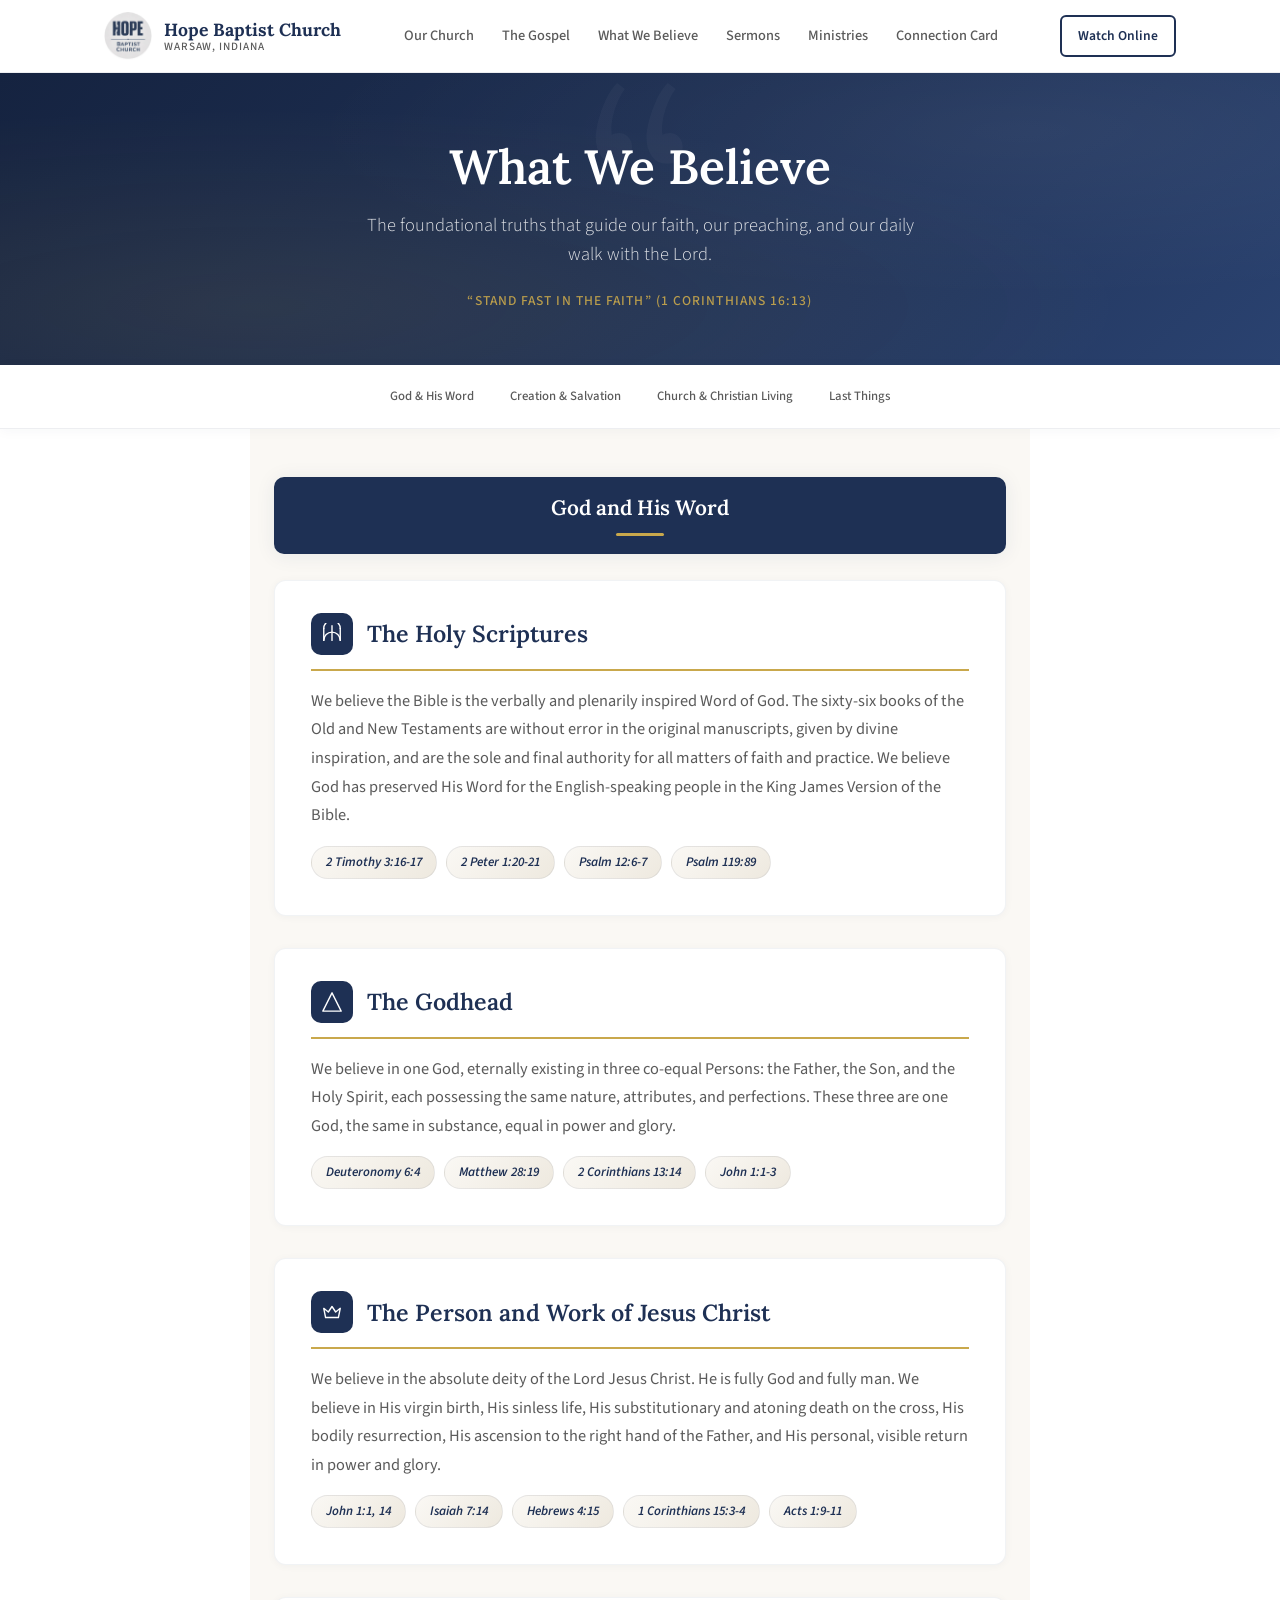
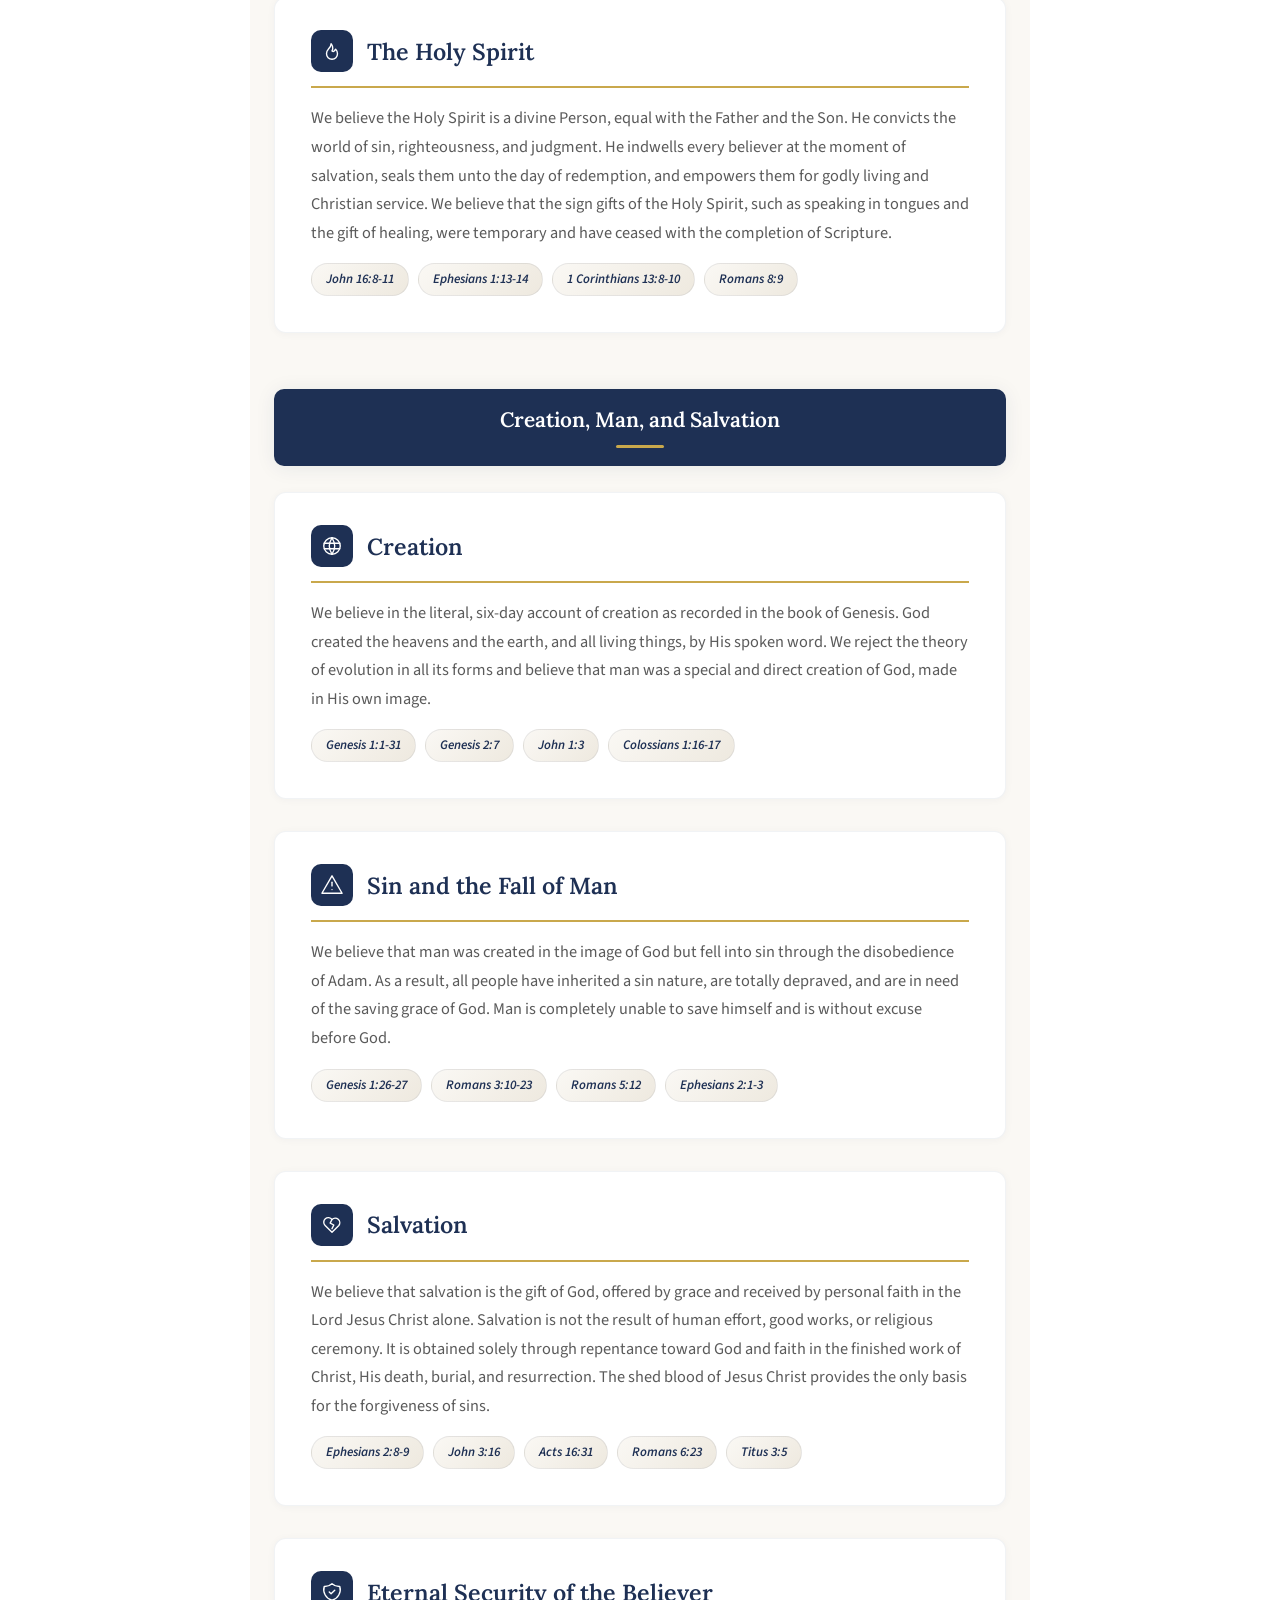
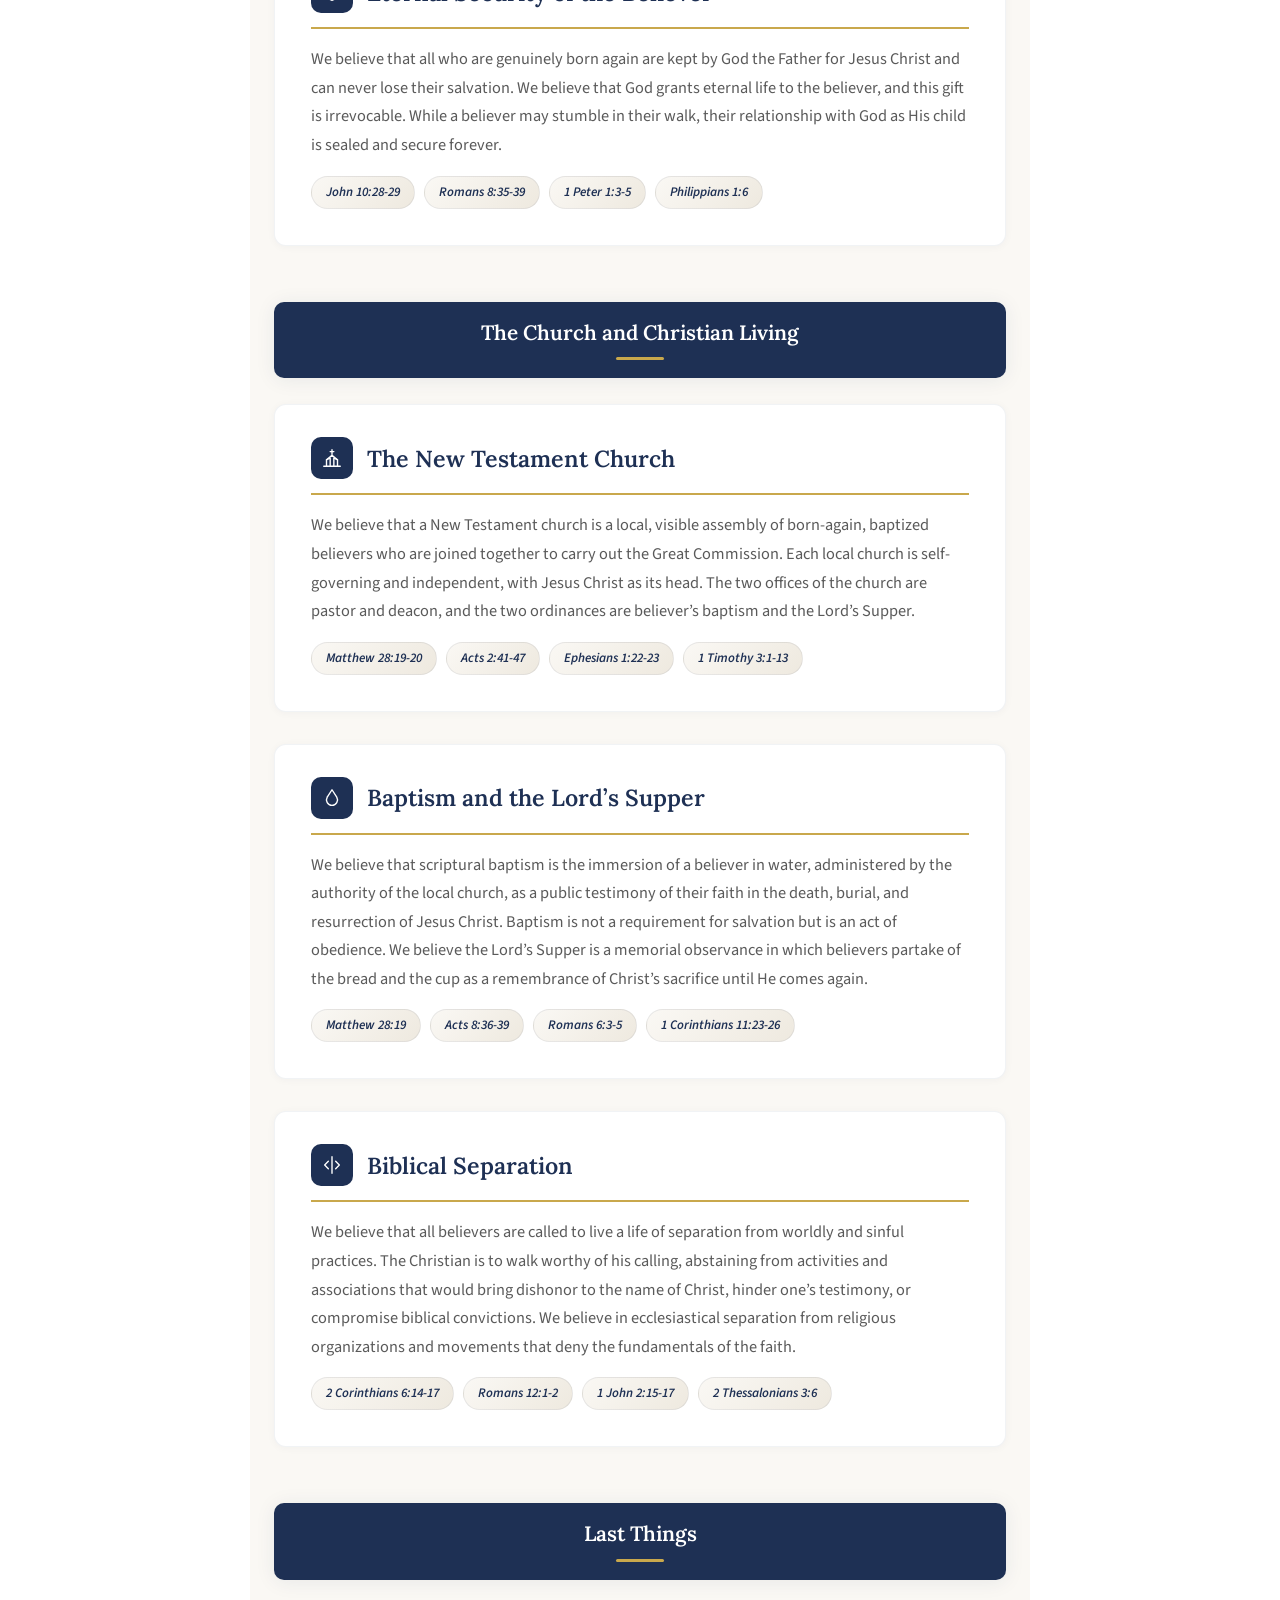
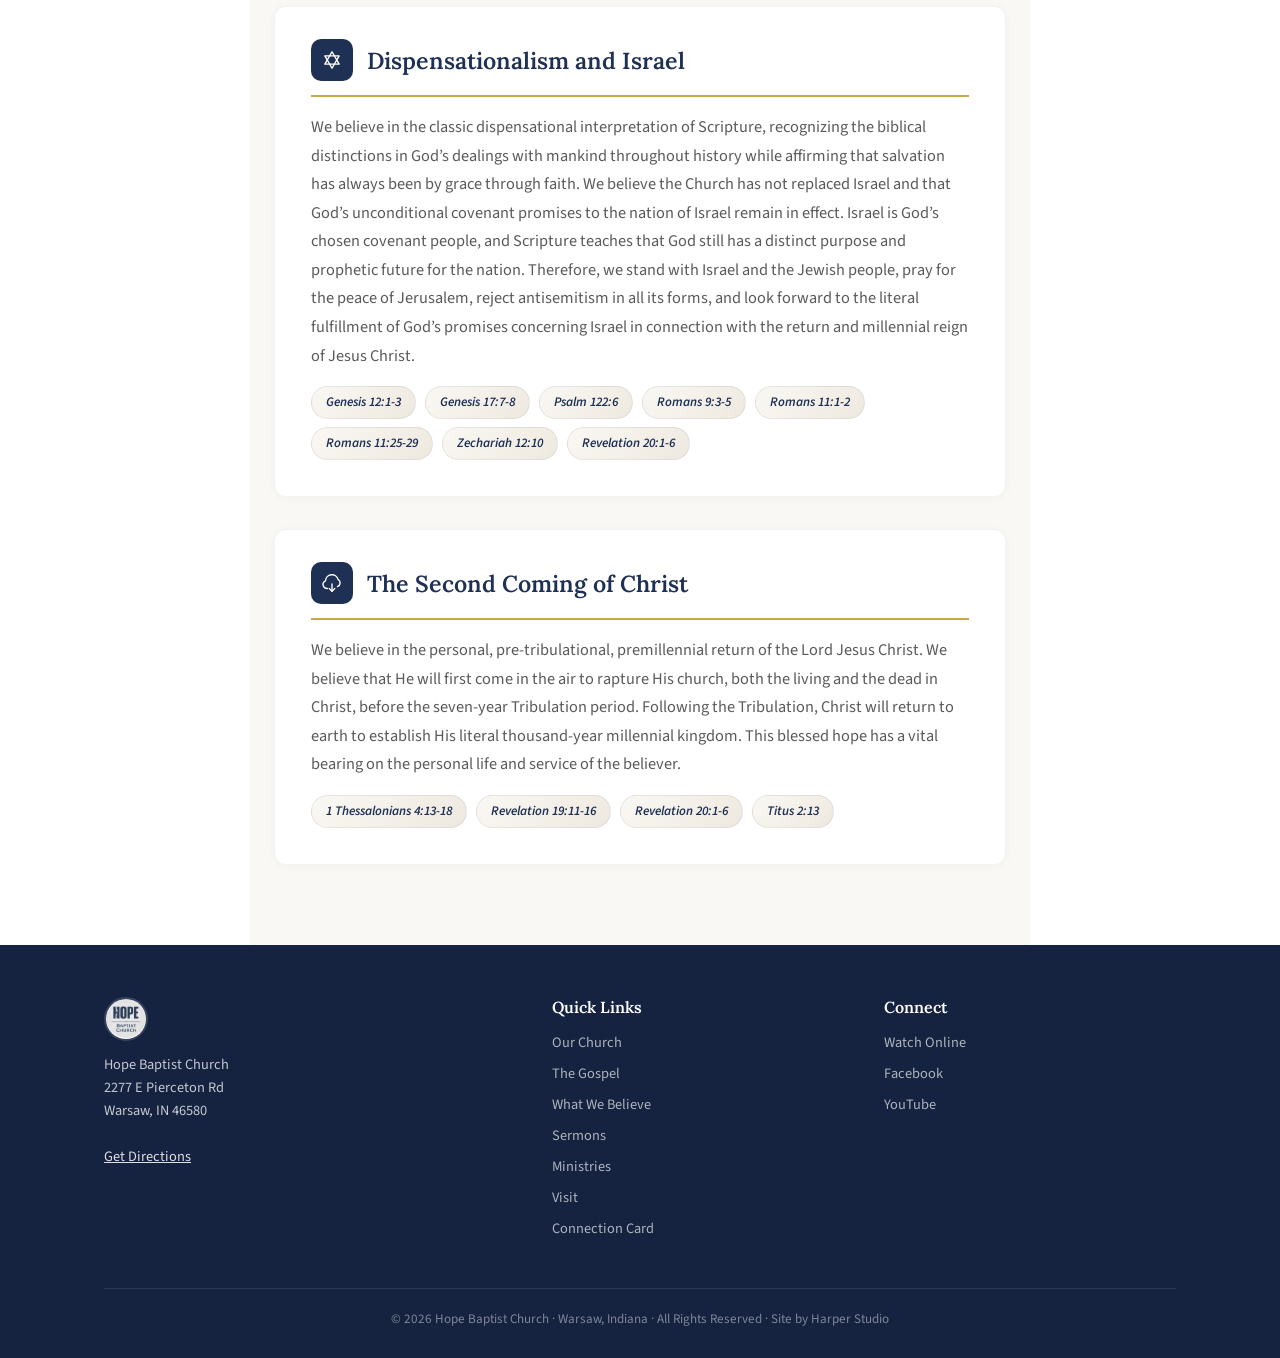
==== commit 95748936: "Make the connection card live on the real Formspree endpoint The page posts to https://formspree.io/" ====
--- a/beliefs.html
+++ b/beliefs.html
@@ -22,7 +22,7 @@
 <meta name="twitter:card" content="summary_large_image">
 <link rel="preconnect" href="https://fonts.googleapis.com">
 <link href="https://fonts.googleapis.com/css2?family=Lora:ital,wght@0,400;0,600;0,700;1,400&family=Source+Sans+3:wght@300;400;500;600;700&display=swap" rel="stylesheet">
-<link rel="stylesheet" href="style.css?v=16">
+<link rel="stylesheet" href="style.css?v=19">
 
 <!-- Google tag (gtag.js) -->
 <script async src="https://www.googletagmanager.com/gtag/js?id=G-4V3LJ5EJ5T"></script>
@@ -31,6 +31,26 @@
   function gtag(){dataLayer.push(arguments);}
   gtag('js', new Date());
   gtag('config', 'G-4V3LJ5EJ5T');
+</script>
+<script type="application/ld+json">
+{
+  "@context": "https://schema.org",
+  "@type": "BreadcrumbList",
+  "itemListElement": [
+    {
+      "@type": "ListItem",
+      "position": 1,
+      "name": "Home",
+      "item": "https://hopebaptistwarsaw.org/"
+    },
+    {
+      "@type": "ListItem",
+      "position": 2,
+      "name": "What We Believe",
+      "item": "https://hopebaptistwarsaw.org/beliefs.html"
+    }
+  ]
+}
 </script>
 </head>
 <body>
@@ -48,7 +68,7 @@
       <a href="beliefs.html" class="active">What We Believe</a>
       <a href="sermons.html">Sermons</a>
       <a href="ministries.html">Ministries</a>
-      <a href="index.html#visit">Visit</a>
+      <a href="connect.html">Connection Card</a>
     </nav>
     <div class="header-ctas">
       <a href="#" class="btn btn-outline btn-sm watch-online">Watch Online</a>
@@ -70,7 +90,7 @@
   <a href="beliefs.html">What We Believe</a>
   <a href="sermons.html">Sermons</a>
   <a href="ministries.html">Ministries</a>
-  <a href="index.html#visit">Visit</a>
+  <a href="connect.html">Connection Card</a>
   <div class="mobile-nav-ctas">
     <a href="#" class="mobile-watch-btn watch-online">Watch Online</a>
   </div>
@@ -244,6 +264,7 @@
         <a href="sermons.html">Sermons</a>
         <a href="ministries.html">Ministries</a>
         <a href="index.html#visit">Visit</a>
+        <a href="connect.html">Connection Card</a>
       </div>
       <div class="footer-col">
         <h4>Connect</h4>
@@ -302,6 +323,6 @@
  </div>
 </div>
 
-<script src="main.js?v=9"></script>
+<script src="main.js?v=10"></script>
 </body>
 </html>
--- a/style.css
+++ b/style.css
@@ -751,13 +751,17 @@
    than let it wrap. This is kept separate from the 900px MOBILE block below, which
    restyles the whole page and must not move.
 
-   The threshold tracks the longest nav label. With Visit it is 920. When the
-   Connection Card page goes back into the nav, raise both numbers to 980 and 1120,
-   which is what they were when that longer label shipped. */
-@media (min-width: 921px) and (max-width: 1000px) {
+   The threshold tracks the longest nav label. Connection Card is back in the nav as
+   of 2026-09-24, so these are 980 and 1120. Drop them to 920 and 1000 if the longest
+   label ever shortens back to Visit. */
+/* No lower bound. Pairing `min-width: 981px` with the `max-width: 980px` below left a
+   1px window at exactly 981 where neither matched, so the nav kept the wide 28px gap and
+   its clearance to the Watch Online button fell to 0. Below 981 the nav is display:none,
+   so an unbounded max-width here costs nothing. */
+@media (max-width: 1120px) {
  .main-nav { gap: 20px; }
 }
-@media (max-width: 920px) {
+@media (max-width: 980px) {
  .main-nav { display: none; }
  .mobile-toggle { display: block; }
  .header-ctas { display: none; }
@@ -852,7 +856,10 @@
 /* ── Sermons page (sermons.html) ── namespaced slib- to avoid clashing with
    the homepage .sermon-card. Cards are transparent on the white body, so no
    dark-mode override is needed. */
-.slib-wrap { max-width: 1040px; margin: 0 auto; padding: 64px 24px 80px; }
+/* 1120px to match .container and .header-inner. At 1040 the sermon content sat 40px
+   inset per side from the logo and the Watch Live button, so the page looked narrower
+   than the header framing it. Keep these three in step. */
+.slib-wrap { max-width: 1120px; margin: 0 auto; padding: 64px 24px 80px; }
 .slib-section { margin-bottom: 64px; }
 .slib-section:last-child { margin-bottom: 0; }
 
@@ -868,10 +875,15 @@
 .slib-heading-live::after { background: #c0392b; }
 
 /* Live section (only shown while a service is streaming) */
-.slib-live-section .slib-player { max-width: 860px; margin: 0 auto; box-shadow: var(--shadow-lg); }
+/* Fills the .slib-wrap content column, the same width the sermon grid below uses,
+   so the live player and the card rows share one edge. It used to be capped at
+   860px, which made the live section visibly narrower than the rest of the page. */
+.slib-live-section .slib-player { max-width: none; margin: 0 auto; box-shadow: var(--shadow-lg); }
 
 /* Library grid */
-.slib-grid { display: grid; grid-template-columns: repeat(3, minmax(0, 300px)); justify-content: center; gap: 34px 28px; }
+/* 1fr tracks, not a fixed 300px, so the row spans the full content column and lines
+   up with the live player above it. Fixed tracks left a 36px gutter either side. */
+.slib-grid { display: grid; grid-template-columns: repeat(3, minmax(0, 1fr)); justify-content: center; gap: 34px 28px; }
 .slib-loading { grid-column: 1 / -1; color: var(--text-light); padding: 40px 0; text-align: center; }
 .slib-error { grid-column: 1 / -1; text-align: center; color: var(--text-light); padding: 24px; }
 .slib-error a { color: var(--navy); text-decoration: underline; }
@@ -895,13 +907,15 @@
 .slib-yt-link { color: var(--navy); font-weight: 600; text-decoration: underline; font-size: 0.95rem; }
 
 @media (max-width: 900px) {
-  .slib-wrap { padding: 44px 20px 60px; }
+  /* 24px, not 20px: .header-inner keeps 24px at every width, and a 4px difference
+     left the sermon content a hair outside the header edges on phones. */
+  .slib-wrap { padding: 44px 24px 60px; }
   .slib-section { margin-bottom: 48px; }
   .slib-heading { font-size: 1.6rem; }
-  .slib-grid { grid-template-columns: repeat(2, minmax(0, 320px)); gap: 26px 20px; }
+  .slib-grid { grid-template-columns: repeat(2, minmax(0, 1fr)); gap: 26px 20px; }
 }
 @media (max-width: 560px) {
-  .slib-grid { grid-template-columns: minmax(0, 360px); gap: 24px; }
+  .slib-grid { grid-template-columns: minmax(0, 1fr); gap: 24px; }
 }
 
 /* ── Ministries hub (ministries.html) ── */
